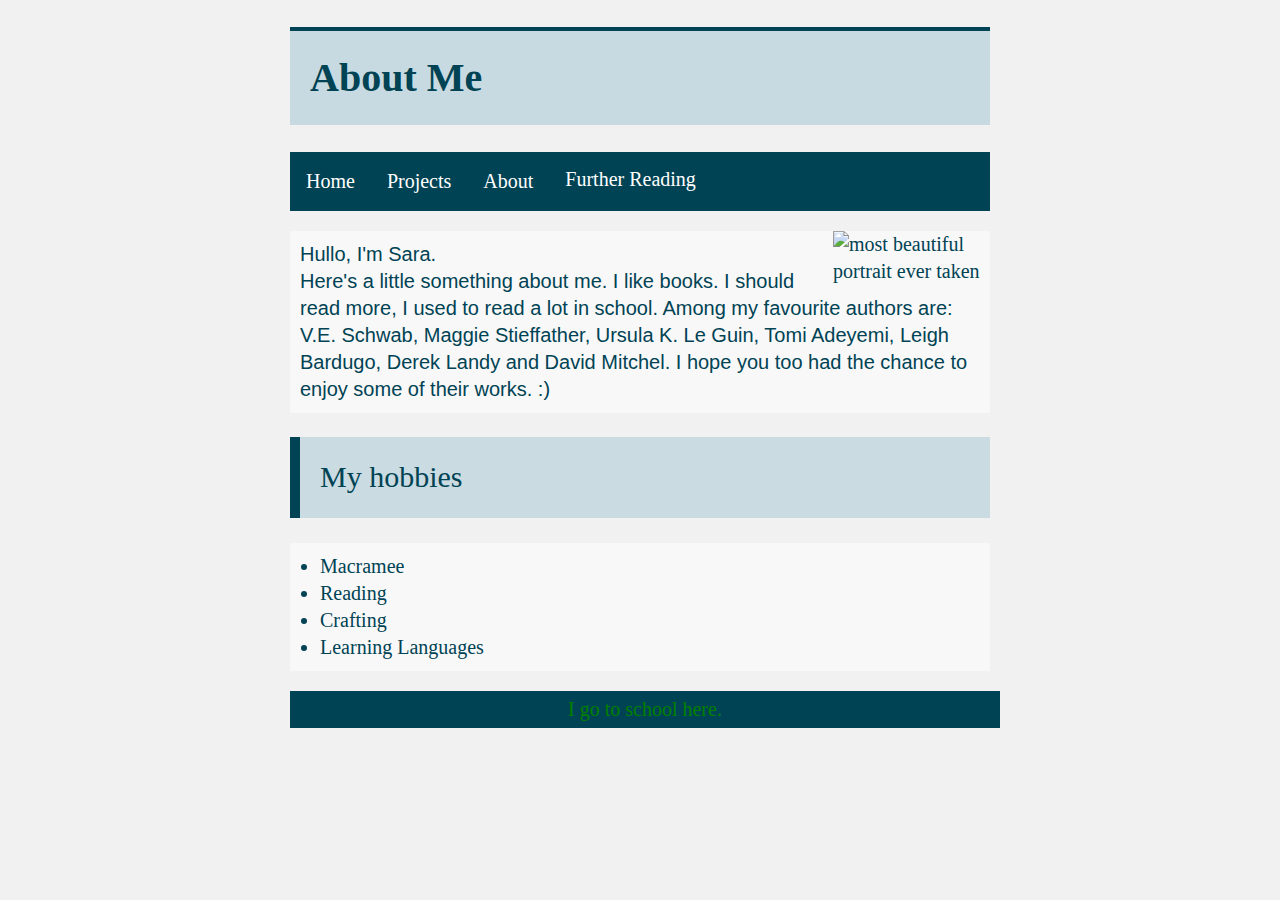
==== index.html @ bba76135 "Grundstruktur, irgendwo muss ich anfangen" ====
<!DOCTYPE html>
<html lang="en">
  <head>
    <title>Sara's Portfolio</title>
    <!-- <author>Sara</author> -->
    <meta charset="UTF-8" />
    <meta http-equiv="X-UA-Compatible" content="IE=edge" />
    <meta name="viewport" content="width=device-width, initial-scale=1.0" />
    <link rel="icon" href="/favicon.ico" type="image/x-icon" />
    <link rel="stylesheet" href="style.css" />
  </head>
  <body>
    <header>
      <h1>About Me</h1>
    </header>
    <nav>
      <div class="menu">
        <ul class="menu">
          <li class="menu"><a href="index.html">Home</a></li>
          <li class="menu"><a href="projects.html">Projects</a></li>
          <li class="menu"><a href="index.html">About</a></li>
          <div class="dropdown">
            <button class="dropbtn">
              <li class="menu">
                <a href="further_reading.html">Further Reading</a>
              </li>
            </button>
            <div class="dropdown-content">
              <a href="#furtherreading">Further Reading</a>
            </div>
          </div>
        </ul>
      </div>
    </nav>
    <main>
      <div class="portrait">
        <img
          class="portrait"
          src="OUTI6810.JPG"
          alt="most beautiful portrait ever taken"
          style="float: right; max-width: 157px; height: auto; margin-left: 10px"
        />
      </div>
      <p>
        Hullo, I'm Sara.<br />
        Here's a little something about me. I like books. I should read more, I
        used to read a lot in school. Among my favourite authors are: V.E.
        Schwab, Maggie Stieffather, Ursula K. Le Guin, Tomi Adeyemi, Leigh
        Bardugo, Derek Landy and David Mitchel. I hope you too had the chance to
        enjoy some of their works. :)
      </p>
      <h2>My hobbies</h2>
      <ul>
        <li>Macramee</li>
        <li>Reading</li>
        <li>Crafting</li>
        <li>Learning Languages</li>
      </ul>
    </main>
    <footer>
      <a href="https://imd.mediencampus.h-da.de/" target="_blank"
        >I go to school here.</a
      >
    </footer>
  </body>
</html>
---- style.css ----
body {
  background-image: url('https://images.unsplash.com/photo-1506744038136-46273834b3fb?ixlib=rb-1.2.1&ixid=MnwxMjA3fDB8MHxwaG90by1wYWdlfHx8fGVufDB8fHx8&auto=format&fit=crop&w=1170&q=80');
  background-repeat: no-repeat;
  background-size: cover;
  background-attachment: fixed;
  background-color: #f1f1f1;
  font-size: 20px;
  font-weight: 500; 
  color: #004354;
  max-width: 700px;
  margin-left: auto;
  margin-right: auto;  
  line-height: 1.35;
  text-align: left;
  padding-left: 10px;
  padding-right: 10px;
}

p {
 hyphens: auto;
 font-family: helvetica;
 background-color: #ffffff85;
 padding: 10px;
}

blockquote {
  hyphens: auto;
  text-align: justify;
  background-image: url('http://sfwallpaper.com/images/pastel-purple-wallpaper-5.jpg');
  background-repeat: no-repeat;
  background-size: 100%;
  padding: 10px;

}

h1 {
  color: #004354;
  background-color: #a3c5d385;
  font-weight: 800
  font-size: 6vw	
  border-bottom-style: solid;
  border-bottom-width: 0.1em;
  border-top-width: 0.1em;
  border-top-style: solid;
  border-top-color: #004354;
  border-bottom-color: #c000;
  padding: 20px;
  font-family: times new roman;
}

h2 {
  font-weight: 100;
  border-left: 10px solid #004354;
  border-color: ;
  padding: 20px;
  background-color: hsla(196, 35%, 73%, 0.493);
  font-family: times new roman;
}


h3 {
	color: purple;
	font-weight: 100;
	text-decoration: none;
}

h4 {
	color: rose;
	font-weight: 400;
	text-decoration: line-through;
}

h5 {
	color: emerald;
	font-weight: 500;
}

table {
	text-align: center;
	padding: 10px;
	border-width: 3px;
	margin-left: 15px;
	border-collapse: collapse;
}
th, td{
	border: 1px solid white;
	padding: 10px;
}
th{
	text-align: left;
}

a:link {
	color: green;
	text-decoration: none;
} <!-- doesn't work -->

a:visited {
	color: burgundy;
	text-decoration: line-through; <!-- doesn't work -->
}

a:hover {
	color: violet;
	text-decoration: underline;
}

a:active {
  color: cyan;
  background-color: transparent;
  text-decoration: underline;
}


img {	
  }

portrait {
  float: right; 
  width: 157px; 
  margin-left: 10px
  padding: 0px;
}

img.portrait {
  float: right; 
  width: 157px; 
  margin-left: 10px
  padding: 0px;
}

/*Menu!!*/

ul.menu {
  list-style-type: none;
  margin: 0;
  padding: 0;
  overflow: hidden;
  background-color: #004354;
}


li.menu{
  float: left;
}

li.menu a{
  display: block;
  color: white;
  text-align: center;
  padding: 16px;
  text-decoration: none;
}

li.menu a:hover {
  background-color: #111111;
}


/*Dropdown Menu!!*/

.dropbtn {
  background-color: #004354;
  color: white;
  padding: 0;
  font-size: 20px;
  border: none;
  font-family: times new roman;
}

/* The container <div> - needed to position the dropdown content */
.dropdown {
  position: absolute;
  display: inline-block;
}

/* Dropdown Content (Hidden by Default) */
.dropdown-content {
  display: none;
  position: relative;
  background-color: #f1f1f1;
  max-width: 100%;
  box-shadow: 0px 8px 16px 0px rgba(0,0,0,0.2);
  z-index: 1;
}

/* Links inside the dropdown */
.dropdown-content a {
  color: black;
  padding: 12px 16px;
  text-decoration: none;
  display: block;
}

/* Change color of dropdown links on hover */
.dropdown-content a:hover {background-color: #ddd;}

/* Show the dropdown menu on hover */
.dropdown:hover .dropdown-content {display: block;}

/* Change the background color of the dropdown button when the dropdown content is shown */
.dropdown:hover .dropbtn {background-color: #111111;}

ol.list {
 overflow: visible; 
}

ul {
 background-color: #ffffff85;
 padding-left: 30px;
 padding-top: 10px;
 padding-bottom: 10px;
}

footer {
  position: static;
  left: 0;
  bottom: 0;
  width: 100%;
  max-width: 700px;
  background-color: #004354;
  color: white;
  text-align: center;
  padding: 5px;
  margin-top: 10px;
}

.gallery {
  display: flex;
  flex-wrap: wrap;
} 

.gallery div{
  padding: 10px;
  background-color: #ffffff85;
  max-width: 700px;
  margin-top: 10px;
}

.gallery img{
  max-height: 250px;
}

.gallery p{
  text-align: center;
  font-size: 10px;
  background-color: none;
}

.box-1{
  flex: 1;
}

.box-2{
  flex: 1;
}
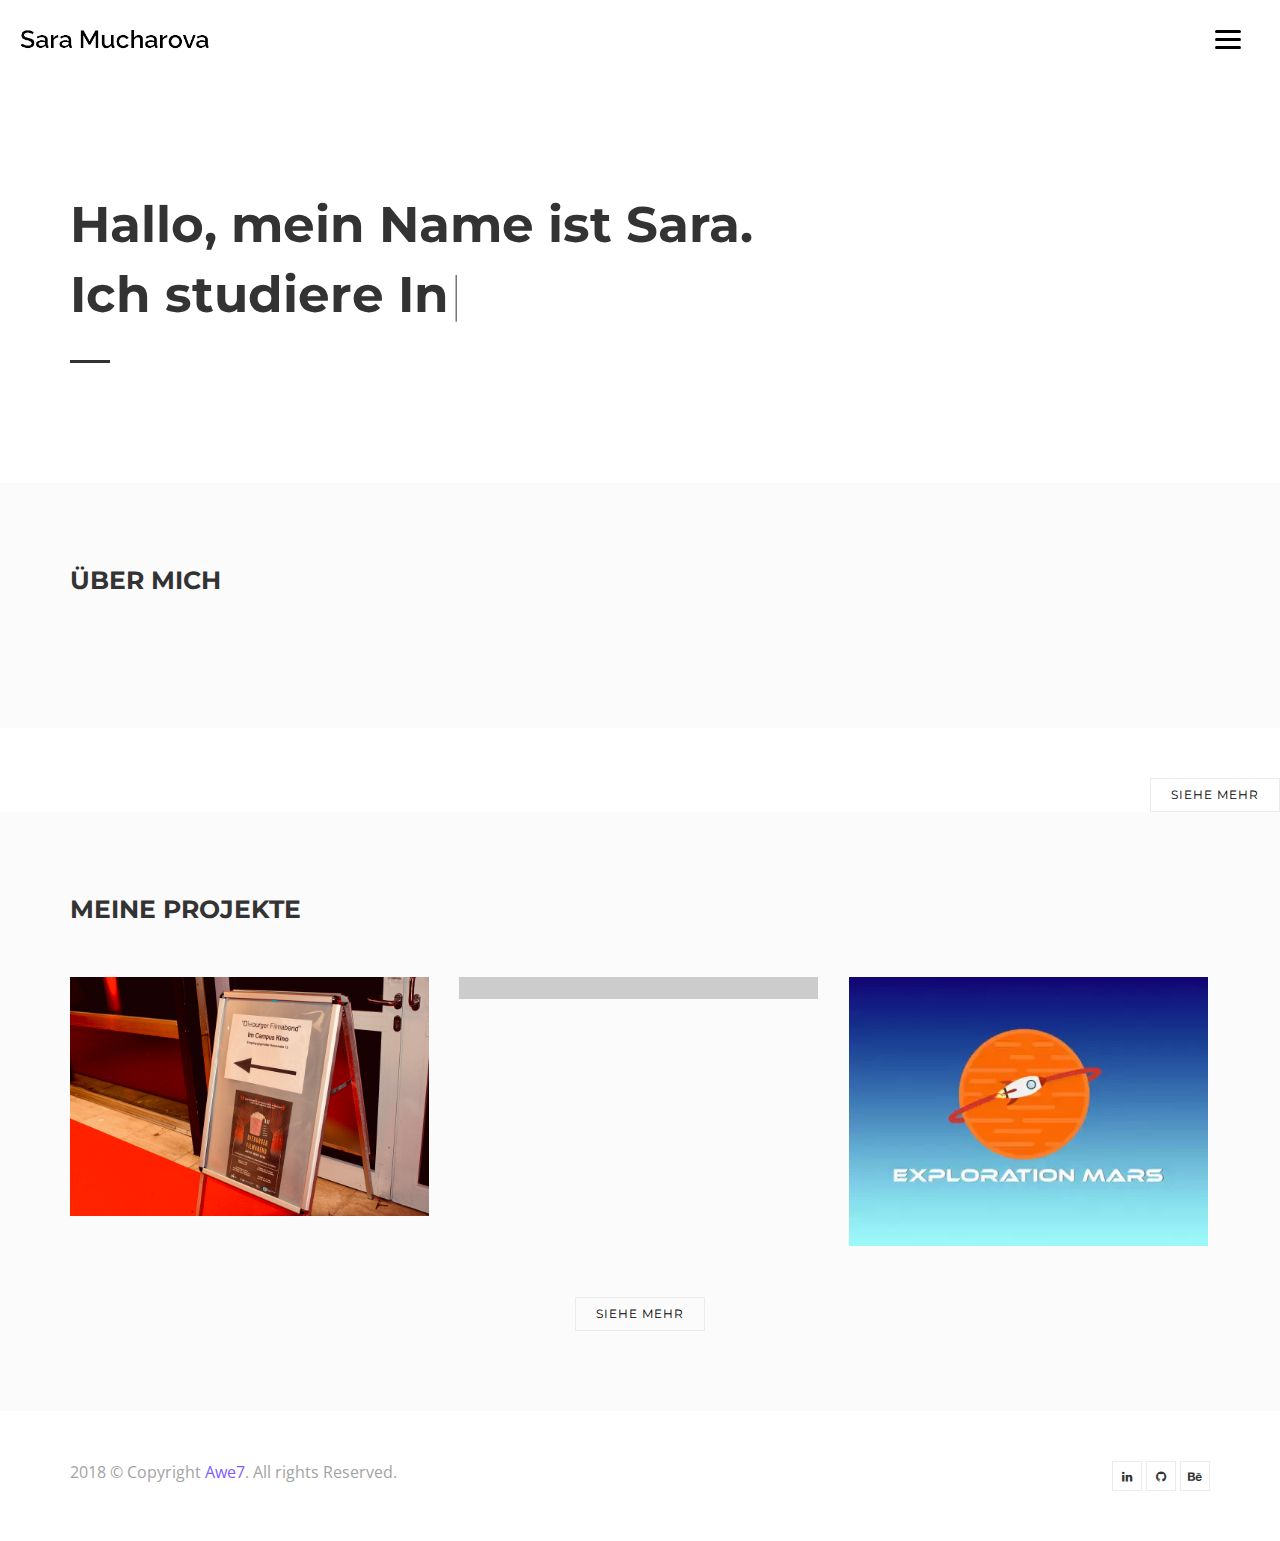
==== commit f9c16143: "upload existing code" ====
--- a/index.html
+++ b/index.html
@@ -1,66 +1,283 @@
 <!DOCTYPE html>
-<html lang="en">
-  <head>
-    <title>Sara's Portfolio</title>
-    <!-- <author>Sara</author> -->
-    <meta charset="UTF-8" />
-    <meta http-equiv="X-UA-Compatible" content="IE=edge" />
-    <meta name="viewport" content="width=device-width, initial-scale=1.0" />
-    <link rel="icon" href="/favicon.ico" type="image/x-icon" />
-    <link rel="stylesheet" href="style.css" />
-  </head>
-  <body>
-    <header>
-      <h1>About Me</h1>
-    </header>
-    <nav>
-      <div class="menu">
-        <ul class="menu">
-          <li class="menu"><a href="index.html">Home</a></li>
-          <li class="menu"><a href="projects.html">Projects</a></li>
-          <li class="menu"><a href="index.html">About</a></li>
-          <div class="dropdown">
-            <button class="dropbtn">
-              <li class="menu">
-                <a href="further_reading.html">Further Reading</a>
-              </li>
-            </button>
-            <div class="dropdown-content">
-              <a href="#furtherreading">Further Reading</a>
-            </div>
-          </div>
-        </ul>
-      </div>
-    </nav>
-    <main>
-      <div class="portrait">
-        <img
-          class="portrait"
-          src="OUTI6810.JPG"
-          alt="most beautiful portrait ever taken"
-          style="float: right; max-width: 157px; height: auto; margin-left: 10px"
-        />
-      </div>
-      <p>
-        Hullo, I'm Sara.<br />
-        Here's a little something about me. I like books. I should read more, I
-        used to read a lot in school. Among my favourite authors are: V.E.
-        Schwab, Maggie Stieffather, Ursula K. Le Guin, Tomi Adeyemi, Leigh
-        Bardugo, Derek Landy and David Mitchel. I hope you too had the chance to
-        enjoy some of their works. :)
-      </p>
-      <h2>My hobbies</h2>
-      <ul>
-        <li>Macramee</li>
-        <li>Reading</li>
-        <li>Crafting</li>
-        <li>Learning Languages</li>
-      </ul>
-    </main>
-    <footer>
-      <a href="https://imd.mediencampus.h-da.de/" target="_blank"
-        >I go to school here.</a
-      >
-    </footer>
-  </body>
-</html>
+<html>
+	<head>
+		<title>Home</title>
+		<meta charset="utf-8">
+		<meta name="viewport" content="width=device-width, initial-scale=1.0, maximum-scale=1.0, user-scalable=no">
+		<meta name="format-detection" content="telephone=no">
+		<meta name="apple-mobile-web-app-capable" content="yes">
+		<!-- Fonts-->
+		<link rel="stylesheet" type="text/css" href="assets/fonts/fontawesome/font-awesome.min.css">
+		<link rel="stylesheet" type="text/css" href="assets/fonts/pe-icon/pe-icon.css">
+		<!-- Vendors-->
+		<link rel="stylesheet" type="text/css" href="assets/vendors/bootstrap/grid.css">
+		<link rel="stylesheet" type="text/css" href="assets/vendors/magnific-popup/magnific-popup.min.css">
+		<link rel="stylesheet" type="text/css" href="assets/vendors/swiper/swiper.css">
+		<!-- App & fonts-->
+		<link rel="stylesheet" type="text/css" href="https://fonts.googleapis.com/css?family=Montserrat:300,400,500,600,700|Open+Sans:400,700">
+		<link rel="stylesheet" type="text/css" id="app-stylesheet" href="assets/css/main.css"><!--[if lt IE 9]>
+			<script src="https://oss.maxcdn.com/libs/html5shiv/3.7.0/html5shiv.js"></script>
+		<![endif]-->
+	</head>
+	
+	<body>
+		<div class="page-wrap" id="root">
+			
+			<!-- header -->
+			<header class="header header--fixed">
+				<div class="header__inner">
+					<div class="header__logo"><a href="index.html"><img src="assets/img/logo.png" alt="" style="width: 190px;"/></a></div>
+					<div class="navbar-toggle" id="fs-button">
+						<div class="navbar-icon"><span></span></div>
+					</div>
+				</div>
+				
+				<!-- fullscreenmenu__module -->
+				<div class="fullscreenmenu__module" trigger="#fs-button">
+					
+					<!-- overlay-menu -->
+					<nav class="overlay-menu">
+						
+						<!--  -->
+						<ul class="wil-menu-list">
+							<li class="current-menu-item"><a href="index.html">Home</a>
+							</li>
+							<li><a href="about.html">Über mich</a>
+							</li>
+<!-- 							<li><a href="work.html">Work</a>
+ -->							</li>
+<!-- 							<li><a href="blog.html">Blog</a>
+ -->							</li>
+							<li><a href="contact.html">Kontakt</a>
+							</li>
+						</ul><!--  -->
+						
+					</nav><!-- End / overlay-menu -->
+					
+				</div><!-- End / fullscreenmenu__module -->
+				
+			</header><!-- End / header -->
+
+						<!-- Content-->
+						<div class="wil-content">
+
+							<!-- Section -->
+					  	<section class="awe-section">
+							<div class="container">
+								
+								<!-- page-title -->
+								<div class="page-title">
+									<h2 class="page-title__title">Hallo, mein Name ist Sara.<br>Ich 
+										
+										<!-- typing__module -->
+										<div class="typing__module">
+											<div class="typed-strings"><span>studiere Interaktionsdesign</span><span>bin UX-Designerin</span><span>bin ein Bücherwurm 📖</span>
+											</div><span class="typed"></span>
+										</div><!-- End / typing__module -->
+										
+									</h2>
+									<p class="page-title__text"></p>
+									<div class="page-title__divider"></div>
+								</div><!-- End / page-title -->
+								
+								</div>
+						  	</section>
+								<!-- End / Section -->
+							
+							<!-- Section -->
+							<section class="awe-section bg-gray">
+								<div class="container">
+									<div class="row">
+										<div class="col-lg-6 ">
+											
+											<!-- title -->
+											<div class="title">
+												<h2 class="title__title">Über mich</h2>
+											</div><!-- End / title -->
+											
+										</div>
+									</div>
+
+									<div class="grid-item">
+										<div class="grid-item__inner">
+											<div class="grid-item__content-wrapper">
+								
+											</div>
+										</div>
+									</div>
+								</div>
+							</div>
+							<div class="awe-text-right mt-50">
+								<a class="md-btn md-btn--outline-primary" href="about.html">siehe mehr
+								</a>
+							</div>
+						</div>
+					</section>		
+							 <!-- End / Section -->
+							
+							<!-- Section -->
+				<section class="awe-section bg-gray">
+					<div class="container">
+						<div class="row">
+							<div class="col-lg-6 ">
+								
+								<!-- title -->
+								<div class="title">
+									<h2 class="title__title">Meine Projekte</h2>
+								</div><!-- End / title -->
+								
+							</div>
+						</div>
+						<div class="grid-css grid-css--masonry" data-col-lg="3" data-col-md="2" data-col-sm="2" data-col-xs="1" data-gap="30">
+							<div class="grid__inner">
+								<div class="grid-sizer"></div>
+								<div class="grid-item">
+									<div class="grid-item__inner">
+										<div class="grid-item__content-wrapper">
+											
+											<!-- work -->
+											<div class="work"><a href="dieburgerfilmabend.html">
+													
+													<!-- hoverbox ef-slide-bottom -->
+													<div class="hoverbox ef-slide-bottom light">
+														
+														<!-- hb_front -->
+														<div class="hb_front"><img src="assets/img/preview/dieburger_filmabend.JPG" alt=""/>
+														</div><!-- End / hb_front -->
+														
+														
+														<!-- hb_back -->
+														<div class="hb_back">
+															<h2 class="work__title">Dieburger Filmabend</h2><span class="work__text">Siehe Details</span>
+														</div><!-- End / hb_back -->
+														
+													</div><!-- End / hoverbox ef-slide-bottom -->
+													</a>
+											</div><!-- End / work -->
+											
+										</div>
+									</div>
+								</div>
+								<div class="grid-item">
+									<div class="grid-item__inner">
+										<div class="grid-item__content-wrapper">
+											
+											<!-- work -->
+											<div class="work"><a href="textshield.html">
+													
+													<!-- hoverbox ef-move-top -->
+													<div class="hoverbox ef-move-top light">
+														
+														<!-- hb_front -->
+														<div class="hb_front"><img src="assets/img/preview/textshield.jpg" alt=""/>
+														</div><!-- End / hb_front -->
+														
+														
+														<!-- hb_back -->
+														<div class="hb_back">
+															<h2 class="work__title">Text Shield</h2><span class="work__text">Siehe Details</span>
+														</div><!-- End / hb_back -->
+														
+													</div><!-- End / hoverbox ef-move-top -->
+													</a>
+											</div><!-- End / work -->
+											
+										</div>
+									</div>
+								</div>
+								<div class="grid-item">
+									<div class="grid-item__inner">
+										<div class="grid-item__content-wrapper">
+											
+											<!-- work -->
+											<div class="work"><a href="explorationmars.html">
+													
+													<!-- hoverbox ef-slide-right -->
+													<div class="hoverbox ef-slide-right light">
+														
+														<!-- hb_front -->
+														<div class="hb_front"><img src="assets/img/preview/SimpleStart-460x345.webp" alt=""/>
+														</div><!-- End / hb_front -->
+														
+														
+														<!-- hb_back -->
+														<div class="hb_back">
+															<h2 class="work__title">Exploration Mars</h2><span class="work__text">Siehe Details</span>
+														</div><!-- End / hb_back -->
+														
+													</div><!-- End / hoverbox ef-slide-right -->
+													</a>
+											</div><!-- End / work -->
+											
+										</div>
+									</div>
+								</div>
+								<div class="grid-item">
+									<div class="grid-item__inner">
+										<div class="grid-item__content-wrapper">
+							
+										</div>
+									</div>
+								</div>
+							</div>
+						</div>
+						<div class="awe-text-center mt-50">
+							<a class="md-btn md-btn--outline-primary" href="portfolio.html">siehe mehr
+							</a>
+						</div>
+					</div>
+				</section>
+				<!-- End / Section -->
+				
+			</div>
+			<!-- End / Content-->
+							
+						</div>
+						<!-- End / Content-->
+			
+			<!-- footer -->
+			<div class="footer">
+				<div class="container">
+					<div class="row">
+						<div class="col-md-6 col-lg-6 ">
+							<p class="footer__coppy">2018 &copy; Copyright <a href="http://awe7.com/">Awe7</a>. All rights Reserved.</p>
+						</div>
+						<div class="col-md-6 col-lg-6 ">
+							<div class="footer__social">
+								
+								<!-- social-icon -->
+								<a class="social-icon" target="_blank" href="https://www.linkedin.com/in/sara-mucharova-93591531a/"><i class="social-icon__icon fa fa-linkedin"></i>
+								</a><!-- End / social-icon -->
+							
+								<!-- social-icon -->
+								<a class="social-icon" target="_blank" href="https://github.com/saramu2022"><i class="social-icon__icon fa fa-github"></i>
+								</a><!-- End / social-icon -->
+								
+								<!-- social-icon -->
+								<a class="social-icon" target="_blank" href="#"><i class="social-icon__icon fa fa-behance"></i>
+								</a><!-- End / social-icon -->
+
+							</div>
+						</div>
+					</div>
+				</div>
+			</div><!-- End / footer -->
+			
+		</div>
+		<!-- Vendors-->
+		<script type="text/javascript" src="assets/vendors/jquery/jquery.min.js"></script>
+		<script type="text/javascript" src="assets/vendors/imagesloaded/imagesloaded.pkgd.js"></script>
+		<script type="text/javascript" src="assets/vendors/isotope-layout/isotope.pkgd.js"></script>
+		<script type="text/javascript" src="assets/vendors/jquery-one-page/jquery.nav.min.js"></script>
+		<script type="text/javascript" src="assets/vendors/jquery.easing/jquery.easing.min.js"></script>
+		<script type="text/javascript" src="assets/vendors/jquery.matchHeight/jquery.matchHeight.min.js"></script>
+		<script type="text/javascript" src="assets/vendors/magnific-popup/jquery.magnific-popup.min.js"></script>
+		<script type="text/javascript" src="assets/vendors/masonry-layout/masonry.pkgd.js"></script>
+		<script type="text/javascript" src="assets/vendors/jquery.waypoints/jquery.waypoints.min.js"></script>
+		<script type="text/javascript" src="assets/vendors/swiper/swiper.jquery.js"></script>
+		<script type="text/javascript" src="assets/vendors/menu/menu.js"></script>
+		<script type="text/javascript" src="assets/vendors/typed/typed.min.js"></script>
+		<!-- App-->
+		<script type="text/javascript" src="assets/js/main.js"></script>
+	</body>
+</html>--- a/assets/fonts/pe-icon/pe-icon.css
+++ b/assets/fonts/pe-icon/pe-icon.css
@@ -0,0 +1,631 @@
+@font-face {
+	font-family: 'Pe-icon-7-stroke';
+	src:url('fonts/Pe-icon-7-stroke.eot?d7yf1v');
+	src:url('fonts/Pe-icon-7-stroke.eot?#iefixd7yf1v') format('embedded-opentype'),
+		url('fonts/Pe-icon-7-stroke.woff?d7yf1v') format('woff'),
+		url('fonts/Pe-icon-7-stroke.ttf?d7yf1v') format('truetype'),
+		url('fonts/Pe-icon-7-stroke.svg?d7yf1v#Pe-icon-7-stroke') format('svg');
+	font-weight: normal;
+	font-style: normal;
+}
+
+[class^="pe-7s-"], [class*=" pe-7s-"] {
+	font-family: 'Pe-icon-7-stroke';
+	speak: none;
+	font-style: normal;
+	font-weight: normal;
+	font-variant: normal;
+	text-transform: none;
+	line-height: 1;
+
+	/* Better Font Rendering =========== */
+	-webkit-font-smoothing: antialiased;
+	-moz-osx-font-smoothing: grayscale;
+}
+
+.pe-7s-album:before {
+	content: "\e6aa";
+}
+.pe-7s-arc:before {
+	content: "\e6ab";
+}
+.pe-7s-back-2:before {
+	content: "\e6ac";
+}
+.pe-7s-bandaid:before {
+	content: "\e6ad";
+}
+.pe-7s-car:before {
+	content: "\e6ae";
+}
+.pe-7s-diamond:before {
+	content: "\e6af";
+}
+.pe-7s-door-lock:before {
+	content: "\e6b0";
+}
+.pe-7s-eyedropper:before {
+	content: "\e6b1";
+}
+.pe-7s-female:before {
+	content: "\e6b2";
+}
+.pe-7s-gym:before {
+	content: "\e6b3";
+}
+.pe-7s-hammer:before {
+	content: "\e6b4";
+}
+.pe-7s-headphones:before {
+	content: "\e6b5";
+}
+.pe-7s-helm:before {
+	content: "\e6b6";
+}
+.pe-7s-hourglass:before {
+	content: "\e6b7";
+}
+.pe-7s-leaf:before {
+	content: "\e6b8";
+}
+.pe-7s-magic-wand:before {
+	content: "\e6b9";
+}
+.pe-7s-male:before {
+	content: "\e6ba";
+}
+.pe-7s-map-2:before {
+	content: "\e6bb";
+}
+.pe-7s-next-2:before {
+	content: "\e6bc";
+}
+.pe-7s-paint-bucket:before {
+	content: "\e6bd";
+}
+.pe-7s-pendrive:before {
+	content: "\e6be";
+}
+.pe-7s-photo:before {
+	content: "\e6bf";
+}
+.pe-7s-piggy:before {
+	content: "\e6c0";
+}
+.pe-7s-plugin:before {
+	content: "\e6c1";
+}
+.pe-7s-refresh-2:before {
+	content: "\e6c2";
+}
+.pe-7s-rocket:before {
+	content: "\e6c3";
+}
+.pe-7s-settings:before {
+	content: "\e6c4";
+}
+.pe-7s-shield:before {
+	content: "\e6c5";
+}
+.pe-7s-smile:before {
+	content: "\e6c6";
+}
+.pe-7s-usb:before {
+	content: "\e6c7";
+}
+.pe-7s-vector:before {
+	content: "\e6c8";
+}
+.pe-7s-wine:before {
+	content: "\e6c9";
+}
+.pe-7s-cloud-upload:before {
+	content: "\e68a";
+}
+.pe-7s-cash:before {
+	content: "\e68c";
+}
+.pe-7s-close:before {
+	content: "\e680";
+}
+.pe-7s-bluetooth:before {
+	content: "\e68d";
+}
+.pe-7s-cloud-download:before {
+	content: "\e68b";
+}
+.pe-7s-way:before {
+	content: "\e68e";
+}
+.pe-7s-close-circle:before {
+	content: "\e681";
+}
+.pe-7s-id:before {
+	content: "\e68f";
+}
+.pe-7s-angle-up:before {
+	content: "\e682";
+}
+.pe-7s-wristwatch:before {
+	content: "\e690";
+}
+.pe-7s-angle-up-circle:before {
+	content: "\e683";
+}
+.pe-7s-world:before {
+	content: "\e691";
+}
+.pe-7s-angle-right:before {
+	content: "\e684";
+}
+.pe-7s-volume:before {
+	content: "\e692";
+}
+.pe-7s-angle-right-circle:before {
+	content: "\e685";
+}
+.pe-7s-users:before {
+	content: "\e693";
+}
+.pe-7s-angle-left:before {
+	content: "\e686";
+}
+.pe-7s-user-female:before {
+	content: "\e694";
+}
+.pe-7s-angle-left-circle:before {
+	content: "\e687";
+}
+.pe-7s-up-arrow:before {
+	content: "\e695";
+}
+.pe-7s-angle-down:before {
+	content: "\e688";
+}
+.pe-7s-switch:before {
+	content: "\e696";
+}
+.pe-7s-angle-down-circle:before {
+	content: "\e689";
+}
+.pe-7s-scissors:before {
+	content: "\e697";
+}
+.pe-7s-wallet:before {
+	content: "\e600";
+}
+.pe-7s-safe:before {
+	content: "\e698";
+}
+.pe-7s-volume2:before {
+	content: "\e601";
+}
+.pe-7s-volume1:before {
+	content: "\e602";
+}
+.pe-7s-voicemail:before {
+	content: "\e603";
+}
+.pe-7s-video:before {
+	content: "\e604";
+}
+.pe-7s-user:before {
+	content: "\e605";
+}
+.pe-7s-upload:before {
+	content: "\e606";
+}
+.pe-7s-unlock:before {
+	content: "\e607";
+}
+.pe-7s-umbrella:before {
+	content: "\e608";
+}
+.pe-7s-trash:before {
+	content: "\e609";
+}
+.pe-7s-tools:before {
+	content: "\e60a";
+}
+.pe-7s-timer:before {
+	content: "\e60b";
+}
+.pe-7s-ticket:before {
+	content: "\e60c";
+}
+.pe-7s-target:before {
+	content: "\e60d";
+}
+.pe-7s-sun:before {
+	content: "\e60e";
+}
+.pe-7s-study:before {
+	content: "\e60f";
+}
+.pe-7s-stopwatch:before {
+	content: "\e610";
+}
+.pe-7s-star:before {
+	content: "\e611";
+}
+.pe-7s-speaker:before {
+	content: "\e612";
+}
+.pe-7s-signal:before {
+	content: "\e613";
+}
+.pe-7s-shuffle:before {
+	content: "\e614";
+}
+.pe-7s-shopbag:before {
+	content: "\e615";
+}
+.pe-7s-share:before {
+	content: "\e616";
+}
+.pe-7s-server:before {
+	content: "\e617";
+}
+.pe-7s-search:before {
+	content: "\e618";
+}
+.pe-7s-film:before {
+	content: "\e6a5";
+}
+.pe-7s-science:before {
+	content: "\e619";
+}
+.pe-7s-disk:before {
+	content: "\e6a6";
+}
+.pe-7s-ribbon:before {
+	content: "\e61a";
+}
+.pe-7s-repeat:before {
+	content: "\e61b";
+}
+.pe-7s-refresh:before {
+	content: "\e61c";
+}
+.pe-7s-add-user:before {
+	content: "\e6a9";
+}
+.pe-7s-refresh-cloud:before {
+	content: "\e61d";
+}
+.pe-7s-paperclip:before {
+	content: "\e69c";
+}
+.pe-7s-radio:before {
+	content: "\e61e";
+}
+.pe-7s-note2:before {
+	content: "\e69d";
+}
+.pe-7s-print:before {
+	content: "\e61f";
+}
+.pe-7s-network:before {
+	content: "\e69e";
+}
+.pe-7s-prev:before {
+	content: "\e620";
+}
+.pe-7s-mute:before {
+	content: "\e69f";
+}
+.pe-7s-power:before {
+	content: "\e621";
+}
+.pe-7s-medal:before {
+	content: "\e6a0";
+}
+.pe-7s-portfolio:before {
+	content: "\e622";
+}
+.pe-7s-like2:before {
+	content: "\e6a1";
+}
+.pe-7s-plus:before {
+	content: "\e623";
+}
+.pe-7s-left-arrow:before {
+	content: "\e6a2";
+}
+.pe-7s-play:before {
+	content: "\e624";
+}
+.pe-7s-key:before {
+	content: "\e6a3";
+}
+.pe-7s-plane:before {
+	content: "\e625";
+}
+.pe-7s-joy:before {
+	content: "\e6a4";
+}
+.pe-7s-photo-gallery:before {
+	content: "\e626";
+}
+.pe-7s-pin:before {
+	content: "\e69b";
+}
+.pe-7s-phone:before {
+	content: "\e627";
+}
+.pe-7s-plug:before {
+	content: "\e69a";
+}
+.pe-7s-pen:before {
+	content: "\e628";
+}
+.pe-7s-right-arrow:before {
+	content: "\e699";
+}
+.pe-7s-paper-plane:before {
+	content: "\e629";
+}
+.pe-7s-delete-user:before {
+	content: "\e6a7";
+}
+.pe-7s-paint:before {
+	content: "\e62a";
+}
+.pe-7s-bottom-arrow:before {
+	content: "\e6a8";
+}
+.pe-7s-notebook:before {
+	content: "\e62b";
+}
+.pe-7s-note:before {
+	content: "\e62c";
+}
+.pe-7s-next:before {
+	content: "\e62d";
+}
+.pe-7s-news-paper:before {
+	content: "\e62e";
+}
+.pe-7s-musiclist:before {
+	content: "\e62f";
+}
+.pe-7s-music:before {
+	content: "\e630";
+}
+.pe-7s-mouse:before {
+	content: "\e631";
+}
+.pe-7s-more:before {
+	content: "\e632";
+}
+.pe-7s-moon:before {
+	content: "\e633";
+}
+.pe-7s-monitor:before {
+	content: "\e634";
+}
+.pe-7s-micro:before {
+	content: "\e635";
+}
+.pe-7s-menu:before {
+	content: "\e636";
+}
+.pe-7s-map:before {
+	content: "\e637";
+}
+.pe-7s-map-marker:before {
+	content: "\e638";
+}
+.pe-7s-mail:before {
+	content: "\e639";
+}
+.pe-7s-mail-open:before {
+	content: "\e63a";
+}
+.pe-7s-mail-open-file:before {
+	content: "\e63b";
+}
+.pe-7s-magnet:before {
+	content: "\e63c";
+}
+.pe-7s-loop:before {
+	content: "\e63d";
+}
+.pe-7s-look:before {
+	content: "\e63e";
+}
+.pe-7s-lock:before {
+	content: "\e63f";
+}
+.pe-7s-lintern:before {
+	content: "\e640";
+}
+.pe-7s-link:before {
+	content: "\e641";
+}
+.pe-7s-like:before {
+	content: "\e642";
+}
+.pe-7s-light:before {
+	content: "\e643";
+}
+.pe-7s-less:before {
+	content: "\e644";
+}
+.pe-7s-keypad:before {
+	content: "\e645";
+}
+.pe-7s-junk:before {
+	content: "\e646";
+}
+.pe-7s-info:before {
+	content: "\e647";
+}
+.pe-7s-home:before {
+	content: "\e648";
+}
+.pe-7s-help2:before {
+	content: "\e649";
+}
+.pe-7s-help1:before {
+	content: "\e64a";
+}
+.pe-7s-graph3:before {
+	content: "\e64b";
+}
+.pe-7s-graph2:before {
+	content: "\e64c";
+}
+.pe-7s-graph1:before {
+	content: "\e64d";
+}
+.pe-7s-graph:before {
+	content: "\e64e";
+}
+.pe-7s-global:before {
+	content: "\e64f";
+}
+.pe-7s-gleam:before {
+	content: "\e650";
+}
+.pe-7s-glasses:before {
+	content: "\e651";
+}
+.pe-7s-gift:before {
+	content: "\e652";
+}
+.pe-7s-folder:before {
+	content: "\e653";
+}
+.pe-7s-flag:before {
+	content: "\e654";
+}
+.pe-7s-filter:before {
+	content: "\e655";
+}
+.pe-7s-file:before {
+	content: "\e656";
+}
+.pe-7s-expand1:before {
+	content: "\e657";
+}
+.pe-7s-exapnd2:before {
+	content: "\e658";
+}
+.pe-7s-edit:before {
+	content: "\e659";
+}
+.pe-7s-drop:before {
+	content: "\e65a";
+}
+.pe-7s-drawer:before {
+	content: "\e65b";
+}
+.pe-7s-download:before {
+	content: "\e65c";
+}
+.pe-7s-display2:before {
+	content: "\e65d";
+}
+.pe-7s-display1:before {
+	content: "\e65e";
+}
+.pe-7s-diskette:before {
+	content: "\e65f";
+}
+.pe-7s-date:before {
+	content: "\e660";
+}
+.pe-7s-cup:before {
+	content: "\e661";
+}
+.pe-7s-culture:before {
+	content: "\e662";
+}
+.pe-7s-crop:before {
+	content: "\e663";
+}
+.pe-7s-credit:before {
+	content: "\e664";
+}
+.pe-7s-copy-file:before {
+	content: "\e665";
+}
+.pe-7s-config:before {
+	content: "\e666";
+}
+.pe-7s-compass:before {
+	content: "\e667";
+}
+.pe-7s-comment:before {
+	content: "\e668";
+}
+.pe-7s-coffee:before {
+	content: "\e669";
+}
+.pe-7s-cloud:before {
+	content: "\e66a";
+}
+.pe-7s-clock:before {
+	content: "\e66b";
+}
+.pe-7s-check:before {
+	content: "\e66c";
+}
+.pe-7s-chat:before {
+	content: "\e66d";
+}
+.pe-7s-cart:before {
+	content: "\e66e";
+}
+.pe-7s-camera:before {
+	content: "\e66f";
+}
+.pe-7s-call:before {
+	content: "\e670";
+}
+.pe-7s-calculator:before {
+	content: "\e671";
+}
+.pe-7s-browser:before {
+	content: "\e672";
+}
+.pe-7s-box2:before {
+	content: "\e673";
+}
+.pe-7s-box1:before {
+	content: "\e674";
+}
+.pe-7s-bookmarks:before {
+	content: "\e675";
+}
+.pe-7s-bicycle:before {
+	content: "\e676";
+}
+.pe-7s-bell:before {
+	content: "\e677";
+}
+.pe-7s-battery:before {
+	content: "\e678";
+}
+.pe-7s-ball:before {
+	content: "\e679";
+}
+.pe-7s-back:before {
+	content: "\e67a";
+}
+.pe-7s-attention:before {
+	content: "\e67b";
+}
+.pe-7s-anchor:before {
+	content: "\e67c";
+}
+.pe-7s-albums:before {
+	content: "\e67d";
+}
+.pe-7s-alarm:before {
+	content: "\e67e";
+}
+.pe-7s-airplay:before {
+	content: "\e67f";
+}
--- a/assets/vendors/bootstrap/grid.css
+++ b/assets/vendors/bootstrap/grid.css
@@ -0,0 +1,8 @@
+/*!
+ * Bootstrap v3.3.7 (http://getbootstrap.com)
+ * Copyright 2011-2016 Twitter, Inc.
+ * Licensed under MIT (https://github.com/twbs/bootstrap/blob/master/LICENSE)
+ */
+html{font-family:sans-serif;-ms-text-size-adjust:100%;-webkit-text-size-adjust:100%}body{margin:0}article,aside,details,figcaption,figure,footer,header,hgroup,main,menu,nav,section,summary{display:block}audio,canvas,progress,video{display:inline-block;vertical-align:baseline}audio:not([controls]){display:none;height:0}[hidden],template{display:none}a{background-color:transparent}a:active,a:hover{outline:0}abbr[title]{border-bottom:1px dotted}b,strong{font-weight:bold}dfn{font-style:italic}h1{font-size:2em;margin:0.67em 0}mark{background:#ff0;color:#000}small{font-size:80%}sub,sup{font-size:75%;line-height:0;position:relative;vertical-align:baseline}sup{top:-0.5em}sub{bottom:-0.25em}img{border:0}svg:not(:root){overflow:hidden}figure{margin:1em 40px}hr{-webkit-box-sizing:content-box;-moz-box-sizing:content-box;box-sizing:content-box;height:0}pre{overflow:auto}code,kbd,pre,samp{font-family:monospace, monospace;font-size:1em}button,input,optgroup,select,textarea{color:inherit;font:inherit;margin:0}button{overflow:visible}button,select{text-transform:none}button,html input[type="button"],input[type="reset"],input[type="submit"]{-webkit-appearance:button;cursor:pointer}button[disabled],html input[disabled]{cursor:default}button::-moz-focus-inner,input::-moz-focus-inner{border:0;padding:0}input{line-height:normal}input[type="checkbox"],input[type="radio"]{-webkit-box-sizing:border-box;-moz-box-sizing:border-box;box-sizing:border-box;padding:0}input[type="number"]::-webkit-inner-spin-button,input[type="number"]::-webkit-outer-spin-button{height:auto}input[type="search"]{-webkit-appearance:textfield;-webkit-box-sizing:content-box;-moz-box-sizing:content-box;box-sizing:content-box}input[type="search"]::-webkit-search-cancel-button,input[type="search"]::-webkit-search-decoration{-webkit-appearance:none}fieldset{border:1px solid #c0c0c0;margin:0 2px;padding:0.35em 0.625em 0.75em}legend{border:0;padding:0}textarea{overflow:auto}optgroup{font-weight:bold}table{border-collapse:collapse;border-spacing:0}td,th{padding:0}*{-webkit-box-sizing:border-box;-moz-box-sizing:border-box;box-sizing:border-box}*:before,*:after{-webkit-box-sizing:border-box;-moz-box-sizing:border-box;box-sizing:border-box}html{font-size:10px;-webkit-tap-highlight-color:rgba(0,0,0,0)}body{font-family:"Helvetica Neue",Helvetica,Arial,sans-serif;font-size:14px;line-height:1.42857143;color:#333;background-color:#fff}input,button,select,textarea{font-family:inherit;font-size:inherit;line-height:inherit}a{color:#337ab7;text-decoration:none}a:hover,a:focus{color:#23527c;text-decoration:underline}a:focus{outline:5px auto -webkit-focus-ring-color;outline-offset:-2px}figure{margin:0}img{vertical-align:middle}.img-responsive{display:block;max-width:100%;height:auto}.img-rounded{border-radius:6px}.img-thumbnail{padding:4px;line-height:1.42857143;background-color:#fff;border:1px solid #ddd;border-radius:4px;-webkit-transition:all .2s ease-in-out;-o-transition:all .2s ease-in-out;transition:all .2s ease-in-out;display:inline-block;max-width:100%;height:auto}.img-circle{border-radius:50%}hr{margin-top:20px;margin-bottom:20px;border:0;border-top:1px solid #eee}.sr-only{position:absolute;width:1px;height:1px;margin:-1px;padding:0;overflow:hidden;clip:rect(0, 0, 0, 0);border:0}.sr-only-focusable:active,.sr-only-focusable:focus{position:static;width:auto;height:auto;margin:0;overflow:visible;clip:auto}[role="button"]{cursor:pointer}.container{margin-right:auto;margin-left:auto;padding-left:15px;padding-right:15px}@media (min-width:768px){.container{width:750px}}@media (min-width:992px){.container{width:970px}}@media (min-width:1200px){.container{width:1170px}}.container-fluid{margin-right:auto;margin-left:auto;padding-left:15px;padding-right:15px}.row{margin-left:-15px;margin-right:-15px}.col-xs-1, .col-sm-1, .col-md-1, .col-lg-1, .col-xs-2, .col-sm-2, .col-md-2, .col-lg-2, .col-xs-3, .col-sm-3, .col-md-3, .col-lg-3, .col-xs-4, .col-sm-4, .col-md-4, .col-lg-4, .col-xs-5, .col-sm-5, .col-md-5, .col-lg-5, .col-xs-6, .col-sm-6, .col-md-6, .col-lg-6, .col-xs-7, .col-sm-7, .col-md-7, .col-lg-7, .col-xs-8, .col-sm-8, .col-md-8, .col-lg-8, .col-xs-9, .col-sm-9, .col-md-9, .col-lg-9, .col-xs-10, .col-sm-10, .col-md-10, .col-lg-10, .col-xs-11, .col-sm-11, .col-md-11, .col-lg-11, .col-xs-12, .col-sm-12, .col-md-12, .col-lg-12{position:relative;min-height:1px;padding-left:15px;padding-right:15px}.col-xs-1, .col-xs-2, .col-xs-3, .col-xs-4, .col-xs-5, .col-xs-6, .col-xs-7, .col-xs-8, .col-xs-9, .col-xs-10, .col-xs-11, .col-xs-12{float:left}.col-xs-12{width:100%}.col-xs-11{width:91.66666667%}.col-xs-10{width:83.33333333%}.col-xs-9{width:75%}.col-xs-8{width:66.66666667%}.col-xs-7{width:58.33333333%}.col-xs-6{width:50%}.col-xs-5{width:41.66666667%}.col-xs-4{width:33.33333333%}.col-xs-3{width:25%}.col-xs-2{width:16.66666667%}.col-xs-1{width:8.33333333%}.col-xs-pull-12{right:100%}.col-xs-pull-11{right:91.66666667%}.col-xs-pull-10{right:83.33333333%}.col-xs-pull-9{right:75%}.col-xs-pull-8{right:66.66666667%}.col-xs-pull-7{right:58.33333333%}.col-xs-pull-6{right:50%}.col-xs-pull-5{right:41.66666667%}.col-xs-pull-4{right:33.33333333%}.col-xs-pull-3{right:25%}.col-xs-pull-2{right:16.66666667%}.col-xs-pull-1{right:8.33333333%}.col-xs-pull-0{right:auto}.col-xs-push-12{left:100%}.col-xs-push-11{left:91.66666667%}.col-xs-push-10{left:83.33333333%}.col-xs-push-9{left:75%}.col-xs-push-8{left:66.66666667%}.col-xs-push-7{left:58.33333333%}.col-xs-push-6{left:50%}.col-xs-push-5{left:41.66666667%}.col-xs-push-4{left:33.33333333%}.col-xs-push-3{left:25%}.col-xs-push-2{left:16.66666667%}.col-xs-push-1{left:8.33333333%}.col-xs-push-0{left:auto}.col-xs-offset-12{margin-left:100%}.col-xs-offset-11{margin-left:91.66666667%}.col-xs-offset-10{margin-left:83.33333333%}.col-xs-offset-9{margin-left:75%}.col-xs-offset-8{margin-left:66.66666667%}.col-xs-offset-7{margin-left:58.33333333%}.col-xs-offset-6{margin-left:50%}.col-xs-offset-5{margin-left:41.66666667%}.col-xs-offset-4{margin-left:33.33333333%}.col-xs-offset-3{margin-left:25%}.col-xs-offset-2{margin-left:16.66666667%}.col-xs-offset-1{margin-left:8.33333333%}.col-xs-offset-0{margin-left:0}@media (min-width:768px){.col-sm-1, .col-sm-2, .col-sm-3, .col-sm-4, .col-sm-5, .col-sm-6, .col-sm-7, .col-sm-8, .col-sm-9, .col-sm-10, .col-sm-11, .col-sm-12{float:left}.col-sm-12{width:100%}.col-sm-11{width:91.66666667%}.col-sm-10{width:83.33333333%}.col-sm-9{width:75%}.col-sm-8{width:66.66666667%}.col-sm-7{width:58.33333333%}.col-sm-6{width:50%}.col-sm-5{width:41.66666667%}.col-sm-4{width:33.33333333%}.col-sm-3{width:25%}.col-sm-2{width:16.66666667%}.col-sm-1{width:8.33333333%}.col-sm-pull-12{right:100%}.col-sm-pull-11{right:91.66666667%}.col-sm-pull-10{right:83.33333333%}.col-sm-pull-9{right:75%}.col-sm-pull-8{right:66.66666667%}.col-sm-pull-7{right:58.33333333%}.col-sm-pull-6{right:50%}.col-sm-pull-5{right:41.66666667%}.col-sm-pull-4{right:33.33333333%}.col-sm-pull-3{right:25%}.col-sm-pull-2{right:16.66666667%}.col-sm-pull-1{right:8.33333333%}.col-sm-pull-0{right:auto}.col-sm-push-12{left:100%}.col-sm-push-11{left:91.66666667%}.col-sm-push-10{left:83.33333333%}.col-sm-push-9{left:75%}.col-sm-push-8{left:66.66666667%}.col-sm-push-7{left:58.33333333%}.col-sm-push-6{left:50%}.col-sm-push-5{left:41.66666667%}.col-sm-push-4{left:33.33333333%}.col-sm-push-3{left:25%}.col-sm-push-2{left:16.66666667%}.col-sm-push-1{left:8.33333333%}.col-sm-push-0{left:auto}.col-sm-offset-12{margin-left:100%}.col-sm-offset-11{margin-left:91.66666667%}.col-sm-offset-10{margin-left:83.33333333%}.col-sm-offset-9{margin-left:75%}.col-sm-offset-8{margin-left:66.66666667%}.col-sm-offset-7{margin-left:58.33333333%}.col-sm-offset-6{margin-left:50%}.col-sm-offset-5{margin-left:41.66666667%}.col-sm-offset-4{margin-left:33.33333333%}.col-sm-offset-3{margin-left:25%}.col-sm-offset-2{margin-left:16.66666667%}.col-sm-offset-1{margin-left:8.33333333%}.col-sm-offset-0{margin-left:0}}@media (min-width:992px){.col-md-1, .col-md-2, .col-md-3, .col-md-4, .col-md-5, .col-md-6, .col-md-7, .col-md-8, .col-md-9, .col-md-10, .col-md-11, .col-md-12{float:left}.col-md-12{width:100%}.col-md-11{width:91.66666667%}.col-md-10{width:83.33333333%}.col-md-9{width:75%}.col-md-8{width:66.66666667%}.col-md-7{width:58.33333333%}.col-md-6{width:50%}.col-md-5{width:41.66666667%}.col-md-4{width:33.33333333%}.col-md-3{width:25%}.col-md-2{width:16.66666667%}.col-md-1{width:8.33333333%}.col-md-pull-12{right:100%}.col-md-pull-11{right:91.66666667%}.col-md-pull-10{right:83.33333333%}.col-md-pull-9{right:75%}.col-md-pull-8{right:66.66666667%}.col-md-pull-7{right:58.33333333%}.col-md-pull-6{right:50%}.col-md-pull-5{right:41.66666667%}.col-md-pull-4{right:33.33333333%}.col-md-pull-3{right:25%}.col-md-pull-2{right:16.66666667%}.col-md-pull-1{right:8.33333333%}.col-md-pull-0{right:auto}.col-md-push-12{left:100%}.col-md-push-11{left:91.66666667%}.col-md-push-10{left:83.33333333%}.col-md-push-9{left:75%}.col-md-push-8{left:66.66666667%}.col-md-push-7{left:58.33333333%}.col-md-push-6{left:50%}.col-md-push-5{left:41.66666667%}.col-md-push-4{left:33.33333333%}.col-md-push-3{left:25%}.col-md-push-2{left:16.66666667%}.col-md-push-1{left:8.33333333%}.col-md-push-0{left:auto}.col-md-offset-12{margin-left:100%}.col-md-offset-11{margin-left:91.66666667%}.col-md-offset-10{margin-left:83.33333333%}.col-md-offset-9{margin-left:75%}.col-md-offset-8{margin-left:66.66666667%}.col-md-offset-7{margin-left:58.33333333%}.col-md-offset-6{margin-left:50%}.col-md-offset-5{margin-left:41.66666667%}.col-md-offset-4{margin-left:33.33333333%}.col-md-offset-3{margin-left:25%}.col-md-offset-2{margin-left:16.66666667%}.col-md-offset-1{margin-left:8.33333333%}.col-md-offset-0{margin-left:0}}@media (min-width:1200px){.col-lg-1, .col-lg-2, .col-lg-3, .col-lg-4, .col-lg-5, .col-lg-6, .col-lg-7, .col-lg-8, .col-lg-9, .col-lg-10, .col-lg-11, .col-lg-12{float:left}.col-lg-12{width:100%}.col-lg-11{width:91.66666667%}.col-lg-10{width:83.33333333%}.col-lg-9{width:75%}.col-lg-8{width:66.66666667%}.col-lg-7{width:58.33333333%}.col-lg-6{width:50%}.col-lg-5{width:41.66666667%}.col-lg-4{width:33.33333333%}.col-lg-3{width:25%}.col-lg-2{width:16.66666667%}.col-lg-1{width:8.33333333%}.col-lg-pull-12{right:100%}.col-lg-pull-11{right:91.66666667%}.col-lg-pull-10{right:83.33333333%}.col-lg-pull-9{right:75%}.col-lg-pull-8{right:66.66666667%}.col-lg-pull-7{right:58.33333333%}.col-lg-pull-6{right:50%}.col-lg-pull-5{right:41.66666667%}.col-lg-pull-4{right:33.33333333%}.col-lg-pull-3{right:25%}.col-lg-pull-2{right:16.66666667%}.col-lg-pull-1{right:8.33333333%}.col-lg-pull-0{right:auto}.col-lg-push-12{left:100%}.col-lg-push-11{left:91.66666667%}.col-lg-push-10{left:83.33333333%}.col-lg-push-9{left:75%}.col-lg-push-8{left:66.66666667%}.col-lg-push-7{left:58.33333333%}.col-lg-push-6{left:50%}.col-lg-push-5{left:41.66666667%}.col-lg-push-4{left:33.33333333%}.col-lg-push-3{left:25%}.col-lg-push-2{left:16.66666667%}.col-lg-push-1{left:8.33333333%}.col-lg-push-0{left:auto}.col-lg-offset-12{margin-left:100%}.col-lg-offset-11{margin-left:91.66666667%}.col-lg-offset-10{margin-left:83.33333333%}.col-lg-offset-9{margin-left:75%}.col-lg-offset-8{margin-left:66.66666667%}.col-lg-offset-7{margin-left:58.33333333%}.col-lg-offset-6{margin-left:50%}.col-lg-offset-5{margin-left:41.66666667%}.col-lg-offset-4{margin-left:33.33333333%}.col-lg-offset-3{margin-left:25%}.col-lg-offset-2{margin-left:16.66666667%}.col-lg-offset-1{margin-left:8.33333333%}.col-lg-offset-0{margin-left:0}}.clearfix:before,.clearfix:after,.container:before,.container:after,.container-fluid:before,.container-fluid:after,.row:before,.row:after{content:" ";display:table}.clearfix:after,.container:after,.container-fluid:after,.row:after{clear:both}.center-block{display:block;margin-left:auto;margin-right:auto}.pull-right{float:right !important}.pull-left{float:left !important}.hide{display:none !important}.show{display:block !important}.invisible{visibility:hidden}.text-hide{font:0/0 a;color:transparent;text-shadow:none;background-color:transparent;border:0}.hidden{display:none !important}.affix{position:fixed}
+
+
--- a/assets/css/main.css
+++ b/assets/css/main.css
@@ -0,0 +1,2820 @@
+/*--------------------------------------------------------------------------------
+
+	# Minimis Template 1.0 - Mar 1, 2018
+	# ------------------------------------------------------------------------
+	# Designed & coded by Awe7
+	# Websites:  http://www.awe7.com -  Email: info@awe7.com
+
+----------------------------------------------------------------------------------
+
+	1. base
+	2. button
+	3. form-item
+	4. button
+	5. about
+	6. contact
+	7. form_item
+	8. fullscreenmenu
+	9. grid-css
+	10. hoverbox
+	11. page_title
+	12. post_detail
+	13. post
+	14. progress
+	15. socialicon
+	16. title
+	17. typing
+	18. work_detail
+	19. work
+	20. footer
+	21. header-01
+	22. Layout
+	23. Grid Boostrap 
+	24. Font size
+	25. Margin Padding
+	26. Swiper
+	27. Swiper
+
+--------------------------------------------------------------------------------*/
+
+/* 1. base
+--------------------------------------------------------------------------------*/
+
+a[disabled], input[disabled], button[disabled], textarea[disabled] {
+    cursor: not-allowed !important;
+    opacity: .5 !important;
+}
+
+a:focus, input:focus, button:focus, textarea:focus {
+    outline: none;
+}
+
+p {
+    margin-top: 0;
+    margin-bottom: 10px;
+}
+
+img {
+    max-width: 100%;
+    height: auto;
+    border: 0;
+}
+
+.page-wrap {
+    overflow: hidden;
+}
+
+.awe-section {
+    position: relative;
+    background-repeat: no-repeat;
+    background-size: cover;
+    background-position: center center;
+    z-index: 9;
+    padding-top: 50px;
+    padding-bottom: 50px;
+}
+
+@media (min-width: 320px) {
+    .awe-section {
+        padding-top: calc(6.81818vw + 28.18182px);
+        padding-bottom: calc(6.81818vw + 28.18182px);
+    }
+}
+
+@media (min-width: 1200px) {
+    .awe-section {
+        padding-top: 110px;
+        padding-bottom: 110px;
+    }
+}
+
+.awe-text-left, .text-left {
+    text-align: left !important;
+}
+
+.awe-text-center, .text-center {
+    text-align: center !important;
+}
+
+.awe-text-right, .text-right {
+    text-align: right !important;
+}
+
+.awe-text-underline {
+    text-decoration: underline !important;
+}
+
+.awe-round {
+    border-radius: 5px !important;
+}
+
+.awe-pill {
+    border-radius: 50% !important;
+}
+
+.awe-tb {
+    display: table;
+    width: 100%;
+    height: 100%;
+}
+
+.awe-tb__cell {
+    display: table-cell;
+    vertical-align: middle;
+}
+
+.awe-overlay, [data-gradient-bg] > canvas {
+    position: absolute;
+    width: 100%;
+    height: 100%;
+    top: 0;
+    left: 0;
+    z-index: -1;
+}
+
+.awe-overlay {
+    background-color: rgba(0, 0, 0, .4);
+}
+
+.bg-fixed {
+    background-attachment: fixed;
+}
+
+.awe-bg-cover {
+    background-repeat: no-repeat;
+    background-size: cover;
+    background-position: center center;
+}
+
+.full {
+    width: 100%;
+    height: 100vh;
+}
+
+.embed-responsive {
+    position: relative;
+    display: block;
+    height: 0;
+    padding: 0;
+    overflow: hidden;
+}
+
+.embed-responsive.embed-responsive-4by3 {
+    padding-bottom: 75%;
+}
+
+.embed-responsive.embed-responsive-16by9 {
+    padding-bottom: 56.25%;
+}
+
+.embed-responsive .embed-responsive-item, .embed-responsive iframe,
+.embed-responsive embed, .embed-responsive object {
+    position: absolute;
+    top: 0;
+    bottom: 0;
+    left: 0;
+    width: 100%;
+    height: 100%;
+    border: 0;
+}
+
+/* table Responsive */
+
+.table-responsive-01 {
+    width: 100%;
+    overflow-y: hidden;
+    overflow-x: auto;
+}
+
+.table-responsive-01 table > thead > tr > th,
+.table-responsive-01 table > thead > tr > td,
+.table-responsive-01 table > tbody > tr > th,
+.table-responsive-01 table > tbody > tr > td,
+.table-responsive-01 table > tfoot > tr > th,
+.table-responsive-01 table > tfoot > tr > td {
+    white-space: nowrap;
+}
+
+@media (max-width: 991px) {
+    .table-responsive-02 table, .table-responsive-02 thead,
+    .table-responsive-02 tbody, .table-responsive-02 th, .table-responsive-02 td,
+    .table-responsive-02 tr {
+        display: block;
+    }
+
+    .table-responsive-02 thead {
+        border-top: 1px solid #e8e8e8 !important;
+        border-bottom: none !important;
+    }
+
+    .table-responsive-02 thead tr {
+        position: absolute;
+        top: -9999px;
+        left: -9999px;
+    }
+
+    .table-responsive-02 tr {
+        padding: 15px 0;
+        border-left: 1px solid #e8e8e8;
+        border-right: 1px solid #e8e8e8;
+    }
+
+    .table-responsive-02 td {
+        position: relative;
+        padding: 15px 10px 15px 30% !important;
+    }
+
+    .table-responsive-02 td:before {
+        content: attr(data-th);
+        position: absolute;
+        top: 15px;
+        left: 20px;
+        width: 25%;
+        padding-right: 10px;
+    }
+}
+
+a {
+    color: #7e5bff;
+}
+
+a:hover {
+    text-decoration: line-through;
+    color: #7e5bff;
+}
+
+a:focus {
+    text-decoration: none;
+}
+
+::-moz-selection {
+    color: #fff;
+    background-color: #333;
+}
+
+::selection {
+    color: #fff;
+    background-color: #333;
+}
+
+.awe-section {
+    padding-top: 40px;
+    padding-bottom: 40px;
+}
+
+@media (min-width: 320px) {
+    .awe-section {
+        padding-top: calc(4.54545vw + 25.45455px);
+        padding-bottom: calc(4.54545vw + 25.45455px);
+    }
+}
+
+@media (min-width: 1200px) {
+    .awe-section {
+        padding-top: 80px;
+        padding-bottom: 80px;
+    }
+}
+
+hr {
+    margin-top: 10px;
+    margin-bottom: 10px;
+    border-color: #ebebeb;
+}
+
+.page-wrap {
+    position: relative;
+}
+
+/* 2. button
+--------------------------------------------------------------------------------*/
+
+.md-btn {
+    display: inline-block;
+    border: 1px solid #ebebeb;
+    box-shadow: none;
+    outline: none;
+    margin: 0;
+    text-align: center;
+    font-size: 12px;
+    padding: 10px 20px;
+    color: #000;
+    background-color: #eee;
+    transition: all .3s ease;
+    text-decoration: none;
+    vertical-align: middle;
+    overflow: hidden;
+    cursor: pointer;
+    font-family: "Montserrat", sans-serif;
+    line-height: 1;
+    letter-spacing: 1px;
+    text-transform: uppercase;
+}
+
+.md-btn:hover {
+    background-color: #ebebeb;
+    color: #000;
+    text-decoration: line-through;
+}
+
+.md-btn[disabled] {
+    opacity: .65;
+    cursor: not-allowed;
+}
+
+.md-btn--primary {
+    background-color: #7e5bff;
+    color: #fff;
+}
+
+.md-btn--primary:hover {
+    background-color: #7e5bffcc;
+    color: #fff;
+}
+
+.md-btn--primary:focus {
+    background-color: #000;
+    color: #fff;
+}
+
+.md-btn--success {
+    background-color: #5cb85c;
+    color: #fff;
+}
+
+.md-btn--success:hover {
+    background-color: #449d44;
+    color: #fff;
+}
+
+.md-btn--success:focus {
+    background-color: #449d44;
+    color: #fff;
+}
+
+.md-btn--info {
+    background-color: #5bc0de;
+    color: #fff;
+}
+
+.md-btn--info:hover {
+    background-color: #31b0d5;
+    color: #fff;
+}
+
+.md-btn--info:focus {
+    background-color: #31b0d5;
+    color: #fff;
+}
+
+.md-btn--warning {
+    background-color: #f0ad4e;
+    color: #fff;
+}
+
+.md-btn--warning:hover {
+    background-color: #ec971f;
+    color: #fff;
+}
+
+.md-btn--warning:focus {
+    background-color: #ec971f;
+    color: #fff;
+}
+
+.md-btn--danger {
+    background-color: #d9534f;
+    color: #fff;
+}
+
+.md-btn--danger:hover {
+    background-color: #c9302c;
+    color: #fff;
+}
+
+.md-btn--danger:focus {
+    background-color: #c9302c;
+    color: #fff;
+}
+
+.md-btn--link {
+    background-color: transparent;
+    color: #fe6565;
+}
+
+.md-btn--link:hover {
+    background-color: transparent;
+    color: #fe6565;
+    text-decoration: underline;
+}
+
+.md-btn--link:focus {
+    background-color: transparent;
+    color: #fe6565;
+}
+
+.md-btn--dark {
+    background-color: #000;
+    color: #fff;
+}
+
+.md-btn--dark:hover {
+    background-color: #fe6565;
+    color: #fff;
+}
+
+.md-btn--dark:focus {
+    background-color: #fe6565;
+    color: #fff;
+}
+
+.md-btn--xs {
+    padding: 6px 15px;
+    font-size: 12px;
+}
+
+.md-btn--sm {
+    padding: 8px 15px;
+    min-width: 100px;
+    font-size: 12px;
+}
+
+.md-btn--md {
+    padding: 10px 20px;
+    min-width: 140px;
+    font-size: 14px;
+}
+
+.md-btn--lg {
+    padding: 14px 24px;
+    min-width: 160px;
+    font-size: 16px;
+}
+
+.md-btn--square {
+    border-radius: 0;
+}
+
+.md-btn--round {
+    border-radius: 5px;
+}
+
+.md-btn--pill {
+    border-radius: 40px;
+}
+
+.md-btn--block {
+    display: block;
+    width: 100%;
+}
+
+.md-btn--disabled {
+    opacity: .65;
+    cursor: not-allowed;
+}
+
+.md-btn--outline-primary {
+    background-color: transparent;
+}
+
+.md-btn--outline-primary:hover {
+    background-color: #7e5bff;
+    border-color: #7e5bff;
+    color: #fff;
+}
+
+/* 3. form-item
+--------------------------------------------------------------------------------*/
+
+input:not([type="button"]):not([type="submit"]):not([type="radio"]):not([type="checkbox"]):not([type="color"]),
+select2, textarea, select, product__number:not([type="text"]) {
+    box-shadow: none;
+    outline: none;
+    margin: 0;
+    border-radius: 0;
+    padding: 0 15px;
+    line-height: 48px;
+    border: 1px solid #ebebeb;
+    color: #c0c0c0;
+    font-size: 14px;
+    vertical-align: middle;
+    height: 50px;
+    width: 100%;
+}
+
+input:not([type="button"]):not([type="submit"]):not([type="radio"]):not([type="checkbox"]):not([type="color"])::-webkit-input-placeholder,
+select2::-webkit-input-placeholder, textarea::-webkit-input-placeholder,
+select::-webkit-input-placeholder,
+product__number:not([type="text"])::-webkit-input-placeholder {
+    color: #c0c0c0;
+    text-transform: capitalize;
+}
+
+input:not([type="button"]):not([type="submit"]):not([type="radio"]):not([type="checkbox"]):not([type="color"])::-moz-placeholder,
+select2::-moz-placeholder, textarea::-moz-placeholder, select::-moz-placeholder,
+product__number:not([type="text"])::-moz-placeholder {
+    color: #c0c0c0;
+    text-transform: capitalize;
+}
+
+input:not([type="button"]):not([type="submit"]):not([type="radio"]):not([type="checkbox"]):not([type="color"]):-moz-placeholder,
+select2:-moz-placeholder, textarea:-moz-placeholder, select:-moz-placeholder,
+product__number:not([type="text"]):-moz-placeholder {
+    color: #c0c0c0;
+    text-transform: capitalize;
+}
+
+input:not([type="button"]):not([type="submit"]):not([type="radio"]):not([type="checkbox"]):not([type="color"]):-ms-input-placeholder,
+select2:-ms-input-placeholder, textarea:-ms-input-placeholder,
+select:-ms-input-placeholder,
+product__number:not([type="text"]):-ms-input-placeholder {
+    color: #c0c0c0;
+    text-transform: capitalize;
+}
+
+input:not([type="button"]):not([type="submit"]):not([type="radio"]):not([type="checkbox"]):not([type="color"])[disabled],
+select2[disabled], textarea[disabled], select[disabled],
+product__number:not([type="text"])[disabled] {
+    opacity: .65;
+    cursor: not-allowed;
+}
+
+input:not([type="button"]):not([type="submit"]):not([type="radio"]):not([type="checkbox"]):not([type="color"]),
+textarea {
+    -webkit-appearance: none;
+       -moz-appearance: none;
+            appearance: none;
+}
+
+input[type="checkbox"], input[type="radio"] {
+    width: auto !important;
+}
+
+textarea {
+    line-height: 1.3;
+    padding-top: 10px;
+    padding-bottom: 10px;
+    min-height: 80px;
+    resize: none;
+}
+
+/* Typography */
+
+body {
+    margin: 0;
+    padding: 0;
+    line-height: 1.4;
+    font-size: 16px;
+    font-weight: 400;
+    font-family: "Open Sans", sans-serif;
+    color: #555;
+}
+
+body.awe-skin-dark {
+    background-color: #333;
+}
+
+.awe-skin-dark {
+    color: rgba(255, 255, 255, .8);
+}
+
+.awe-skin-dark h1, .awe-skin-dark h2, .awe-skin-dark h3, .awe-skin-dark h4,
+.awe-skin-dark h5, .awe-skin-dark h6 {
+    color: #fff;
+}
+
+p {
+    margin-bottom: 16px;
+}
+
+a {
+    transition: all .3s ease;
+}
+
+a, input, textarea, select {
+    outline: none;
+}
+
+h1, h2, h3, h4, h5, h6 {
+    font-weight: 700;
+    line-height: 1.4;
+    color: #333;
+    font-family: "Montserrat", sans-serif;
+}
+
+h1 a, h2 a, h3 a, h4 a, h5 a, h6 a {
+    color: inherit;
+    text-decoration: none;
+}
+
+h1 a:hover, h2 a:hover, h3 a:hover, h4 a:hover, h5 a:hover, h6 a:hover {
+    color: inherit;
+    text-decoration: none;
+}
+
+h1 {
+    font-size: 60px;
+}
+
+h2 {
+    font-size: 44px;
+}
+
+h3 {
+    font-size: 34px;
+}
+
+h4 {
+    font-size: 25px;
+}
+
+h5 {
+    font-size: 18px;
+}
+
+h6 {
+    font-size: 14px;
+}
+
+h3, h1, h2, h3 {
+    margin-top: 30px;
+    margin-bottom: 15px;
+}
+
+h4, h5, h6 {
+    margin-top: 20px;
+    margin-bottom: 10px;
+}
+
+img {
+    max-width: 100%;
+}
+
+blockquote {
+    position: relative;
+    font-family: "Montserrat", sans-serif;
+    font-size: 18px;
+    border: 0;
+    padding: 0;
+    margin: 0;
+    margin-bottom: 30px;
+}
+
+blockquote p {
+    font-style: italic;
+    margin-bottom: 0;
+}
+
+blockquote i {
+    font-size: 40px !important;
+    margin-bottom: 20px;
+}
+
+blockquote cite {
+    display: block;
+    font-size: 16px;
+    font-style: normal;
+    font-family: "Open Sans", sans-serif;
+    font-weight: 700;
+    margin-top: 15px;
+}
+
+blockquote small {
+    font-weight: 400;
+}
+
+@media (min-width: 768px) {
+    blockquote {
+        font-size: 24px;
+    }
+}
+
+abbr {
+    color: #67dee8;
+    border-width: 2px;
+}
+
+mark, .mark {
+    background-color: #7e5bff;
+    color: #fff;
+}
+
+ul {
+    list-style: none;
+    margin: 0;
+    padding: 0;
+}
+
+/* 4. button
+--------------------------------------------------------------------------------*/
+
+.btn {
+    text-transform: uppercase;
+}
+
+.btn-custom {
+    position: relative;
+    padding-right: 50px;
+}
+
+.btn-custom:after {
+    content: '\F178';
+    font-family: 'fontAwesome';
+    position: absolute;
+    top: 50%;
+    right: 12px;
+    transform: translateY(-50%);
+}
+
+/* 5. about
+--------------------------------------------------------------------------------*/
+
+.about__subtitle {
+    color: #333;
+    margin-bottom: 30px;
+    font-family: "Montserrat", sans-serif;
+    font-weight: 500;
+}
+
+.about__title {
+    font-size: 25px;
+    font-weight: bold;
+    text-transform: uppercase;
+    margin-top: 0;
+    margin-bottom: 10px;
+}
+
+.about__text {
+    font-size: 14px;
+    margin-bottom: 40px;
+}
+
+.about__text p {
+    margin-bottom: 20px;
+}
+
+/* 6. contact
+--------------------------------------------------------------------------------*/
+
+.contact {
+    position: relative;
+    padding-left: 55px;
+    margin-bottom: 30px;
+    z-index: 9;
+}
+
+.contact__icon {
+    position: absolute;
+    top: 5px;
+    left: 0;
+    width: 40px;
+    height: 40px;
+    line-height: 40px;
+    border-radius: 50%;
+    text-align: center;
+    border: 1px solid #7e5bff;
+    color: #7e5bff;
+    font-size: 20px;
+}
+
+.contact__title {
+    font-size: 16px;
+    font-weight: 600;
+    text-transform: uppercase;
+    letter-spacing: 1px;
+    margin-top: 0;
+    margin-bottom: 5px;
+}
+
+.contact__text {
+    font-size: 14px;
+}
+
+/* 7. form_item
+--------------------------------------------------------------------------------*/
+
+.form-item {
+    margin-bottom: 25px;
+    overflow: hidden;
+}
+
+.form__label {
+    display: block;
+    font-family: "Montserrat", sans-serif;
+    text-transform: capitalize;
+    color: #333;
+    margin-bottom: 10px;
+}
+
+.form-wrapper {
+    margin: 0 -15px;
+    overflow: hidden;
+}
+
+.form-wrapper .form-item {
+    padding: 0 15px;
+}
+
+.form-item-btn-center {
+    text-align: center;
+}
+
+@media (min-width: 769px) {
+    .form-item--half {
+        width: 50%;
+        float: left;
+    }
+
+    .form-item-btn-right {
+        text-align: right;
+    }
+}
+
+/* 8. fullscreenmenu
+--------------------------------------------------------------------------------*/
+
+.fullscreenmenu__module {
+    position: fixed;
+    background-color: rgba(0, 0, 0, .8);
+    top: 0;
+    left: 0;
+    right: 0;
+    width: 100%;
+    height: 100%;
+    opacity: 0;
+    visibility: hidden;
+    overflow: hidden;
+    transition: all .2s linear;
+}
+
+.open {
+    opacity: 1;
+    visibility: visible;
+    z-index: 99;
+    transition: all .2s linear;
+}
+
+.open li {
+    animation: fadeInUp .35s ease forwards;
+    animation-delay: .1s;
+}
+
+.open li:nth-of-type(2) {
+    animation-delay: .15s;
+}
+
+.open li:nth-of-type(3) {
+    animation-delay: .25s;
+}
+
+.open li:nth-of-type(4) {
+    animation-delay: .35s;
+}
+
+.open li:nth-of-type(5) {
+    animation-delay: .45s;
+}
+
+.open li:nth-of-type(6) {
+    animation-delay: .55s;
+}
+
+.open li:nth-of-type(7) {
+    animation-delay: .65s;
+}
+
+.open li:nth-of-type(8) {
+    animation-delay: .75s;
+}
+
+.open li:nth-of-type(9) {
+    animation-delay: .85s;
+}
+
+.open li:nth-of-type(10) {
+    animation-delay: .95s;
+}
+
+@keyframes fadeInUp {
+    0% {
+        opacity: 0;
+        transform: translate3d(0, 100%, 0);
+    }
+
+    100% {
+        opacity: 1;
+        transform: none;
+    }
+}
+
+.overlay-menu {
+    position: relative;
+    top: 50%;
+    text-align: center;
+    transform: translateY(-50%);
+}
+
+.overlay-menu ul {
+    display: inline-block;
+    list-style: none;
+    height: 100%;
+    margin: 0 auto;
+    padding: 0;
+    position: relative;
+}
+
+.overlay-menu ul li {
+    display: block;
+    position: relative;
+    opacity: 0;
+}
+
+.overlay-menu ul li a {
+    display: block;
+    position: relative;
+    overflow: hidden;
+    font-family: "Montserrat", sans-serif;
+    font-size: 30px;
+    font-weight: 600;
+    color: #fff;
+    text-decoration: none;
+    text-transform: uppercase;
+    padding: 5px 0;
+    transition: all .2s linear;
+}
+
+@media (min-width: 320px) {
+    .overlay-menu ul li a {
+        font-size: calc(2.27273vw + 22.72727px);
+    }
+}
+
+@media (min-width: 1200px) {
+    .overlay-menu ul li a {
+        font-size: 50px;
+    }
+}
+
+.overlay-menu ul li.active > a, .overlay-menu ul li a:hover {
+    color: #7e5bff;
+    text-decoration: line-through;
+}
+
+.fs-button {
+    position: absolute;
+    z-index: 300;
+    cursor: pointer;
+    width: 20px;
+    height: 20px;
+    transform: rotate(0deg);
+    transition: .2s ease-in-out;
+    cursor: pointer;
+}
+
+.fs-button span {
+    background: #fff;
+    display: block;
+    position: absolute;
+    left: 0;
+    height: 3px;
+    width: 100%;
+    opacity: 1;
+    transform: rotate(0deg);
+    transition: .25s ease-in-out;
+}
+
+.fs-button span:nth-child(1) {
+    top: 0;
+}
+
+.fs-button span:nth-child(2) {
+    top: 6px;
+}
+
+.fs-button span:nth-child(3) {
+    top: 12px;
+}
+
+.fs-button.open span:nth-child(2) {
+    top: 6px;
+    left: 50%;
+    width: 0%;
+}
+
+.fs-button.open span:nth-child(1) {
+    top: 6px;
+    transform: rotate(45deg);
+}
+
+.fs-button.open span:nth-child(3) {
+    top: 6px;
+    transform: rotate(-45deg);
+}
+
+.grid-css .grid-item .grid-item__inner {
+    position: relative;
+}
+
+.grid-css.grid-css--grid .grid-item__content-wrapper {
+    position: absolute;
+}
+
+.grid-css.grid-css--grid .grid-item__content-wrapper {
+    margin: 0 !important;
+}
+
+.grid-css.grid-css--grid .grid-item__inner {
+    padding-top: 100%;
+}
+
+.grid-css.grid-css--grid .grid-item.extra-large .grid-item__inner,
+.grid-css.grid-css--grid .grid-item.wide .grid-item__inner {
+    padding-top: 50%;
+}
+
+.grid-css.grid-css--grid .grid-item.high .grid-item__inner {
+    padding-top: 200%;
+}
+
+.grid-css.grid-css--grid[data-ratio="4by3"] .grid-item__inner {
+    padding-top: 75%;
+}
+
+.grid-css.grid-css--grid[data-ratio="4by3"] .grid-item.extra-large .grid-item__inner,
+.grid-css.grid-css--grid[data-ratio="4by3"] .grid-item.wide .grid-item__inner {
+    padding-top: 37.5%;
+}
+
+.grid-css.grid-css--grid[data-ratio="4by3"] .grid-item.high .grid-item__inner {
+    padding-top: 150%;
+}
+
+.grid-css.grid-css--grid[data-ratio="16by9"] .grid-item__inner {
+    padding-top: 56.25%;
+}
+
+.grid-css.grid-css--grid[data-ratio="16by9"] .grid-item.extra-large .grid-item__inner,
+.grid-css.grid-css--grid[data-ratio="16by9"] .grid-item.wide .grid-item__inner {
+    padding-top: 28.125%;
+}
+
+.grid-css.grid-css--grid[data-ratio="16by9"] .grid-item.high .grid-item__inner {
+    padding-top: 112.5%;
+}
+
+[data-col-xs="1"].grid-css .grid-item, [data-col-xs="1"].grid-css .grid-sizer {
+    width: 100%;
+}
+
+[data-col-xs="2"].grid-css .grid-item, [data-col-xs="2"].grid-css .grid-sizer {
+    width: 50%;
+}
+
+[data-col-xs="2"].grid-css .grid-item.wide,
+[data-col-xs="2"].grid-css .grid-item.large {
+    width: 100%;
+}
+
+[data-col-xs="2"].grid-css .grid-item.extra-large {
+    width: 100%;
+}
+
+[data-col-xs="3"].grid-css .grid-item, [data-col-xs="3"].grid-css .grid-sizer {
+    width: 33.33333%;
+}
+
+[data-col-xs="3"].grid-css .grid-item.wide,
+[data-col-xs="3"].grid-css .grid-item.large {
+    width: 66.66667%;
+}
+
+[data-col-xs="3"].grid-css .grid-item.extra-large {
+    width: 100%;
+}
+
+[data-col-xs="4"].grid-css .grid-item, [data-col-xs="4"].grid-css .grid-sizer {
+    width: 25%;
+}
+
+[data-col-xs="4"].grid-css .grid-item.wide,
+[data-col-xs="4"].grid-css .grid-item.large {
+    width: 50%;
+}
+
+[data-col-xs="4"].grid-css .grid-item.extra-large {
+    width: 100%;
+}
+
+[data-col-xs="5"].grid-css .grid-item, [data-col-xs="5"].grid-css .grid-sizer {
+    width: 20%;
+}
+
+[data-col-xs="5"].grid-css .grid-item.wide,
+[data-col-xs="5"].grid-css .grid-item.large {
+    width: 40%;
+}
+
+[data-col-xs="5"].grid-css .grid-item.extra-large {
+    width: 100%;
+}
+
+[data-col-xs="6"].grid-css .grid-item, [data-col-xs="6"].grid-css .grid-sizer {
+    width: 16.66667%;
+}
+
+[data-col-xs="6"].grid-css .grid-item.wide,
+[data-col-xs="6"].grid-css .grid-item.large {
+    width: 33.33333%;
+}
+
+[data-col-xs="6"].grid-css .grid-item.extra-large {
+    width: 100%;
+}
+
+[data-col-xs="7"].grid-css .grid-item, [data-col-xs="7"].grid-css .grid-sizer {
+    width: 14.28571%;
+}
+
+[data-col-xs="7"].grid-css .grid-item.wide,
+[data-col-xs="7"].grid-css .grid-item.large {
+    width: 28.57143%;
+}
+
+[data-col-xs="7"].grid-css .grid-item.extra-large {
+    width: 100%;
+}
+
+[data-col-xs="8"].grid-css .grid-item, [data-col-xs="8"].grid-css .grid-sizer {
+    width: 12.5%;
+}
+
+[data-col-xs="8"].grid-css .grid-item.wide,
+[data-col-xs="8"].grid-css .grid-item.large {
+    width: 25%;
+}
+
+[data-col-xs="8"].grid-css .grid-item.extra-large {
+    width: 100%;
+}
+
+[data-col-xs="9"].grid-css .grid-item, [data-col-xs="9"].grid-css .grid-sizer {
+    width: 11.11111%;
+}
+
+[data-col-xs="9"].grid-css .grid-item.wide,
+[data-col-xs="9"].grid-css .grid-item.large {
+    width: 22.22222%;
+}
+
+[data-col-xs="9"].grid-css .grid-item.extra-large {
+    width: 100%;
+}
+
+[data-col-xs="10"].grid-css .grid-item, [data-col-xs="10"].grid-css .grid-sizer {
+    width: 10%;
+}
+
+[data-col-xs="10"].grid-css .grid-item.wide,
+[data-col-xs="10"].grid-css .grid-item.large {
+    width: 20%;
+}
+
+[data-col-xs="10"].grid-css .grid-item.extra-large {
+    width: 100%;
+}
+
+@media (min-width: 768px) {
+    [data-col-sm="1"].grid-css .grid-item,
+    [data-col-sm="1"].grid-css .grid-sizer {
+        width: 100%;
+    }
+
+    [data-col-sm="2"].grid-css .grid-item,
+    [data-col-sm="2"].grid-css .grid-sizer {
+        width: 50%;
+    }
+
+    [data-col-sm="2"].grid-css .grid-item.wide,
+    [data-col-sm="2"].grid-css .grid-item.large {
+        width: 100%;
+    }
+
+    [data-col-sm="2"].grid-css .grid-item.extra-large {
+        width: 100%;
+    }
+
+    [data-col-sm="3"].grid-css .grid-item,
+    [data-col-sm="3"].grid-css .grid-sizer {
+        width: 33.33333%;
+    }
+
+    [data-col-sm="3"].grid-css .grid-item.wide,
+    [data-col-sm="3"].grid-css .grid-item.large {
+        width: 66.66667%;
+    }
+
+    [data-col-sm="3"].grid-css .grid-item.extra-large {
+        width: 100%;
+    }
+
+    [data-col-sm="4"].grid-css .grid-item,
+    [data-col-sm="4"].grid-css .grid-sizer {
+        width: 25%;
+    }
+
+    [data-col-sm="4"].grid-css .grid-item.wide,
+    [data-col-sm="4"].grid-css .grid-item.large {
+        width: 50%;
+    }
+
+    [data-col-sm="4"].grid-css .grid-item.extra-large {
+        width: 100%;
+    }
+
+    [data-col-sm="5"].grid-css .grid-item,
+    [data-col-sm="5"].grid-css .grid-sizer {
+        width: 20%;
+    }
+
+    [data-col-sm="5"].grid-css .grid-item.wide,
+    [data-col-sm="5"].grid-css .grid-item.large {
+        width: 40%;
+    }
+
+    [data-col-sm="5"].grid-css .grid-item.extra-large {
+        width: 100%;
+    }
+
+    [data-col-sm="6"].grid-css .grid-item,
+    [data-col-sm="6"].grid-css .grid-sizer {
+        width: 16.66667%;
+    }
+
+    [data-col-sm="6"].grid-css .grid-item.wide,
+    [data-col-sm="6"].grid-css .grid-item.large {
+        width: 33.33333%;
+    }
+
+    [data-col-sm="6"].grid-css .grid-item.extra-large {
+        width: 100%;
+    }
+
+    [data-col-sm="7"].grid-css .grid-item,
+    [data-col-sm="7"].grid-css .grid-sizer {
+        width: 14.28571%;
+    }
+
+    [data-col-sm="7"].grid-css .grid-item.wide,
+    [data-col-sm="7"].grid-css .grid-item.large {
+        width: 28.57143%;
+    }
+
+    [data-col-sm="7"].grid-css .grid-item.extra-large {
+        width: 100%;
+    }
+
+    [data-col-sm="8"].grid-css .grid-item,
+    [data-col-sm="8"].grid-css .grid-sizer {
+        width: 12.5%;
+    }
+
+    [data-col-sm="8"].grid-css .grid-item.wide,
+    [data-col-sm="8"].grid-css .grid-item.large {
+        width: 25%;
+    }
+
+    [data-col-sm="8"].grid-css .grid-item.extra-large {
+        width: 100%;
+    }
+
+    [data-col-sm="9"].grid-css .grid-item,
+    [data-col-sm="9"].grid-css .grid-sizer {
+        width: 11.11111%;
+    }
+
+    [data-col-sm="9"].grid-css .grid-item.wide,
+    [data-col-sm="9"].grid-css .grid-item.large {
+        width: 22.22222%;
+    }
+
+    [data-col-sm="9"].grid-css .grid-item.extra-large {
+        width: 100%;
+    }
+
+    [data-col-sm="10"].grid-css .grid-item,
+    [data-col-sm="10"].grid-css .grid-sizer {
+        width: 10%;
+    }
+
+    [data-col-sm="10"].grid-css .grid-item.wide,
+    [data-col-sm="10"].grid-css .grid-item.large {
+        width: 20%;
+    }
+
+    [data-col-sm="10"].grid-css .grid-item.extra-large {
+        width: 100%;
+    }
+}
+
+@media (min-width: 992px) {
+    [data-col-md="1"].grid-css .grid-item,
+    [data-col-md="1"].grid-css .grid-sizer {
+        width: 100%;
+    }
+
+    [data-col-md="2"].grid-css .grid-item,
+    [data-col-md="2"].grid-css .grid-sizer {
+        width: 50%;
+    }
+
+    [data-col-md="2"].grid-css .grid-item.wide,
+    [data-col-md="2"].grid-css .grid-item.large {
+        width: 100%;
+    }
+
+    [data-col-md="2"].grid-css .grid-item.extra-large {
+        width: 100%;
+    }
+
+    [data-col-md="3"].grid-css .grid-item,
+    [data-col-md="3"].grid-css .grid-sizer {
+        width: 33.33333%;
+    }
+
+    [data-col-md="3"].grid-css .grid-item.wide,
+    [data-col-md="3"].grid-css .grid-item.large {
+        width: 66.66667%;
+    }
+
+    [data-col-md="3"].grid-css .grid-item.extra-large {
+        width: 100%;
+    }
+
+    [data-col-md="4"].grid-css .grid-item,
+    [data-col-md="4"].grid-css .grid-sizer {
+        width: 25%;
+    }
+
+    [data-col-md="4"].grid-css .grid-item.wide,
+    [data-col-md="4"].grid-css .grid-item.large {
+        width: 50%;
+    }
+
+    [data-col-md="4"].grid-css .grid-item.extra-large {
+        width: 100%;
+    }
+
+    [data-col-md="5"].grid-css .grid-item,
+    [data-col-md="5"].grid-css .grid-sizer {
+        width: 20%;
+    }
+
+    [data-col-md="5"].grid-css .grid-item.wide,
+    [data-col-md="5"].grid-css .grid-item.large {
+        width: 40%;
+    }
+
+    [data-col-md="5"].grid-css .grid-item.extra-large {
+        width: 100%;
+    }
+
+    [data-col-md="6"].grid-css .grid-item,
+    [data-col-md="6"].grid-css .grid-sizer {
+        width: 16.66667%;
+    }
+
+    [data-col-md="6"].grid-css .grid-item.wide,
+    [data-col-md="6"].grid-css .grid-item.large {
+        width: 33.33333%;
+    }
+
+    [data-col-md="6"].grid-css .grid-item.extra-large {
+        width: 100%;
+    }
+
+    [data-col-md="7"].grid-css .grid-item,
+    [data-col-md="7"].grid-css .grid-sizer {
+        width: 14.28571%;
+    }
+
+    [data-col-md="7"].grid-css .grid-item.wide,
+    [data-col-md="7"].grid-css .grid-item.large {
+        width: 28.57143%;
+    }
+
+    [data-col-md="7"].grid-css .grid-item.extra-large {
+        width: 100%;
+    }
+
+    [data-col-md="8"].grid-css .grid-item,
+    [data-col-md="8"].grid-css .grid-sizer {
+        width: 12.5%;
+    }
+
+    [data-col-md="8"].grid-css .grid-item.wide,
+    [data-col-md="8"].grid-css .grid-item.large {
+        width: 25%;
+    }
+
+    [data-col-md="8"].grid-css .grid-item.extra-large {
+        width: 100%;
+    }
+
+    [data-col-md="9"].grid-css .grid-item,
+    [data-col-md="9"].grid-css .grid-sizer {
+        width: 11.11111%;
+    }
+
+    [data-col-md="9"].grid-css .grid-item.wide,
+    [data-col-md="9"].grid-css .grid-item.large {
+        width: 22.22222%;
+    }
+
+    [data-col-md="9"].grid-css .grid-item.extra-large {
+        width: 100%;
+    }
+
+    [data-col-md="10"].grid-css .grid-item,
+    [data-col-md="10"].grid-css .grid-sizer {
+        width: 10%;
+    }
+
+    [data-col-md="10"].grid-css .grid-item.wide,
+    [data-col-md="10"].grid-css .grid-item.large {
+        width: 20%;
+    }
+
+    [data-col-md="10"].grid-css .grid-item.extra-large {
+        width: 100%;
+    }
+}
+
+@media (min-width: 1200px) {
+    [data-col-lg="1"].grid-css .grid-item,
+    [data-col-lg="1"].grid-css .grid-sizer {
+        width: 100%;
+    }
+
+    [data-col-lg="2"].grid-css .grid-item,
+    [data-col-lg="2"].grid-css .grid-sizer {
+        width: 50%;
+    }
+
+    [data-col-lg="2"].grid-css .grid-item.wide,
+    [data-col-lg="2"].grid-css .grid-item.large {
+        width: 100%;
+    }
+
+    [data-col-lg="2"].grid-css .grid-item.extra-large {
+        width: 100%;
+    }
+
+    [data-col-lg="3"].grid-css .grid-item,
+    [data-col-lg="3"].grid-css .grid-sizer {
+        width: 33.33333%;
+    }
+
+    [data-col-lg="3"].grid-css .grid-item.wide,
+    [data-col-lg="3"].grid-css .grid-item.large {
+        width: 66.66667%;
+    }
+
+    [data-col-lg="3"].grid-css .grid-item.extra-large {
+        width: 100%;
+    }
+
+    [data-col-lg="4"].grid-css .grid-item,
+    [data-col-lg="4"].grid-css .grid-sizer {
+        width: 25%;
+    }
+
+    [data-col-lg="4"].grid-css .grid-item.wide,
+    [data-col-lg="4"].grid-css .grid-item.large {
+        width: 50%;
+    }
+
+    [data-col-lg="4"].grid-css .grid-item.extra-large {
+        width: 100%;
+    }
+
+    [data-col-lg="5"].grid-css .grid-item,
+    [data-col-lg="5"].grid-css .grid-sizer {
+        width: 20%;
+    }
+
+    [data-col-lg="5"].grid-css .grid-item.wide,
+    [data-col-lg="5"].grid-css .grid-item.large {
+        width: 40%;
+    }
+
+    [data-col-lg="5"].grid-css .grid-item.extra-large {
+        width: 100%;
+    }
+
+    [data-col-lg="6"].grid-css .grid-item,
+    [data-col-lg="6"].grid-css .grid-sizer {
+        width: 16.66667%;
+    }
+
+    [data-col-lg="6"].grid-css .grid-item.wide,
+    [data-col-lg="6"].grid-css .grid-item.large {
+        width: 33.33333%;
+    }
+
+    [data-col-lg="6"].grid-css .grid-item.extra-large {
+        width: 100%;
+    }
+
+    [data-col-lg="7"].grid-css .grid-item,
+    [data-col-lg="7"].grid-css .grid-sizer {
+        width: 14.28571%;
+    }
+
+    [data-col-lg="7"].grid-css .grid-item.wide,
+    [data-col-lg="7"].grid-css .grid-item.large {
+        width: 28.57143%;
+    }
+
+    [data-col-lg="7"].grid-css .grid-item.extra-large {
+        width: 100%;
+    }
+
+    [data-col-lg="8"].grid-css .grid-item,
+    [data-col-lg="8"].grid-css .grid-sizer {
+        width: 12.5%;
+    }
+
+    [data-col-lg="8"].grid-css .grid-item.wide,
+    [data-col-lg="8"].grid-css .grid-item.large {
+        width: 25%;
+    }
+
+    [data-col-lg="8"].grid-css .grid-item.extra-large {
+        width: 100%;
+    }
+
+    [data-col-lg="9"].grid-css .grid-item,
+    [data-col-lg="9"].grid-css .grid-sizer {
+        width: 11.11111%;
+    }
+
+    [data-col-lg="9"].grid-css .grid-item.wide,
+    [data-col-lg="9"].grid-css .grid-item.large {
+        width: 22.22222%;
+    }
+
+    [data-col-lg="9"].grid-css .grid-item.extra-large {
+        width: 100%;
+    }
+
+    [data-col-lg="10"].grid-css .grid-item,
+    [data-col-lg="10"].grid-css .grid-sizer {
+        width: 10%;
+    }
+
+    [data-col-lg="10"].grid-css .grid-item.wide,
+    [data-col-lg="10"].grid-css .grid-item.large {
+        width: 20%;
+    }
+
+    [data-col-lg="10"].grid-css .grid-item.extra-large {
+        width: 100%;
+    }
+}
+
+[data-gap="5"].grid-css .grid__inner {
+    margin: -3px;
+}
+
+[data-gap="5"].grid-css .grid__inner .grid-item .grid-item__content-wrapper {
+    margin: 3px;
+    top: 3px;
+    right: 3px;
+    bottom: 3px;
+    left: 3px;
+}
+
+[data-gap="10"].grid-css .grid__inner {
+    margin: -5px;
+}
+
+[data-gap="10"].grid-css .grid__inner .grid-item .grid-item__content-wrapper {
+    margin: 5px;
+    top: 5px;
+    right: 5px;
+    bottom: 5px;
+    left: 5px;
+}
+
+[data-gap="15"].grid-css .grid__inner {
+    margin: -8px;
+}
+
+[data-gap="15"].grid-css .grid__inner .grid-item .grid-item__content-wrapper {
+    margin: 8px;
+    top: 8px;
+    right: 8px;
+    bottom: 8px;
+    left: 8px;
+}
+
+[data-gap="20"].grid-css .grid__inner {
+    margin: -10px;
+}
+
+[data-gap="20"].grid-css .grid__inner .grid-item .grid-item__content-wrapper {
+    margin: 10px;
+    top: 10px;
+    right: 10px;
+    bottom: 10px;
+    left: 10px;
+}
+
+[data-gap="25"].grid-css .grid__inner {
+    margin: -13px;
+}
+
+[data-gap="25"].grid-css .grid__inner .grid-item .grid-item__content-wrapper {
+    margin: 13px;
+    top: 13px;
+    right: 13px;
+    bottom: 13px;
+    left: 13px;
+}
+
+[data-gap="30"].grid-css .grid__inner {
+    margin: -15px;
+}
+
+[data-gap="30"].grid-css .grid__inner .grid-item .grid-item__content-wrapper {
+    margin: 15px;
+    top: 15px;
+    right: 15px;
+    bottom: 15px;
+    left: 15px;
+}
+
+[data-gap="35"].grid-css .grid__inner {
+    margin: -18px;
+}
+
+[data-gap="35"].grid-css .grid__inner .grid-item .grid-item__content-wrapper {
+    margin: 18px;
+    top: 18px;
+    right: 18px;
+    bottom: 18px;
+    left: 18px;
+}
+
+[data-gap="40"].grid-css .grid__inner {
+    margin: -20px;
+}
+
+[data-gap="40"].grid-css .grid__inner .grid-item .grid-item__content-wrapper {
+    margin: 20px;
+    top: 20px;
+    right: 20px;
+    bottom: 20px;
+    left: 20px;
+}
+
+[data-gap="45"].grid-css .grid__inner {
+    margin: -23px;
+}
+
+[data-gap="45"].grid-css .grid__inner .grid-item .grid-item__content-wrapper {
+    margin: 23px;
+    top: 23px;
+    right: 23px;
+    bottom: 23px;
+    left: 23px;
+}
+
+[data-gap="50"].grid-css .grid__inner {
+    margin: -25px;
+}
+
+[data-gap="50"].grid-css .grid__inner .grid-item .grid-item__content-wrapper {
+    margin: 25px;
+    top: 25px;
+    right: 25px;
+    bottom: 25px;
+    left: 25px;
+}
+
+/* 9. grid-css
+--------------------------------------------------------------------------------*/
+
+.grid-css {
+    margin: 0;
+}
+
+.grid-css .grid-item, .grid-css .grid-sizer {
+    width: 100%;
+}
+
+.grid-css .grid-item .grid-item__inner .grid-item__content-wrapper {
+    background-color: #ccc;
+}
+
+.grid-css.grid-css--grid .grid-item__content-wrapper {
+    top: 0;
+    right: 0;
+    bottom: 0;
+    left: 0;
+}
+
+.filter {
+    margin: 0 -10px 30px;
+}
+
+.filter li {
+    display: inline-block;
+}
+
+.filter li.current a {
+    color: #000;
+}
+
+.filter a {
+    display: block;
+    position: relative;
+    font-size: 14px;
+    font-weight: 500;
+    text-transform: capitalize;
+    color: #555;
+    padding: 5px 10px;
+}
+
+/* 10. hoverbox
+--------------------------------------------------------------------------------*/
+
+.hoverbox {
+    position: relative;
+    overflow: hidden;
+    padding: 0 !important;
+    z-index: 9;
+}
+
+.hoverbox.light .hb_back {
+    background-color: rgba(255, 255, 255, .8);
+    color: #333;
+}
+
+.hoverbox.light .hb_back h2, .hoverbox.light .hb_back h3,
+.hoverbox.light .hb_back h4 {
+    color: #333;
+}
+
+.hb_front {
+    z-index: auto !important;
+}
+
+.hb_back {
+    position: absolute;
+    background-color: rgba(0, 0, 0, .6);
+    height: 100%;
+    top: 0;
+    left: 0;
+    right: 0;
+    z-index: 9;
+    overflow: hidden;
+    transition: all .3s cubic-bezier(.5, .72, .24, .94);
+}
+
+.hb_back h2, .hb_back h3, .hb_back h4 {
+    color: #fff;
+}
+
+.hb_back .tb {
+    display: table !important;
+    width: 100%;
+    height: 100%;
+}
+
+/* Effect */
+
+.ef-push-bottom .hb_back, .ef-move-top .hb_back {
+    transform: translate(0, -100%);
+}
+
+.ef-push-top .hb_back, .ef-move-bottom .hb_back {
+    transform: translate(0, 100%);
+}
+
+.ef-push-left .hb_back, .ef-move-right .hb_back {
+    transform: translate(-100%, 0);
+}
+
+.ef-push-right .hb_back, .ef-move-left .hb_back {
+    transform: translate(100%, 0);
+}
+
+.ef-classic .hb_back {
+    display: none;
+}
+
+.ef-classic:hover .hb_back {
+    display: block;
+}
+
+.ef-fade .hb_back {
+    opacity: 0;
+    visibility: hidden;
+}
+
+.ef-fade:hover .hb_back {
+    opacity: 1;
+    visibility: visible;
+}
+
+.ef-push-top:hover .hb_back, .ef-push-right:hover .hb_back,
+.ef-push-bottom:hover .hb_back, .ef-push-left:hover .hb_back,
+.ef-move-top:hover .hb_back, .ef-move-right:hover .hb_back,
+.ef-move-bottom:hover .hb_back, .ef-move-left:hover .hb_back {
+    transform: translate(0, 0);
+}
+
+.ef-push-top .hb_front, .ef-push-right .hb_front, .ef-push-bottom .hb_front,
+.ef-push-left .hb_front {
+    transition: all .3s cubic-bezier(.5, .72, .24, .94);
+}
+
+.ef-push-top:hover .hb_back, .ef-push-right:hover .hb_back,
+.ef-push-bottom:hover .hb_back, .ef-push-left:hover .hb_back {
+    transform: translate(0, 0);
+}
+
+.ef-push-top:hover .hb_front {
+    transform: translate(0, -100%);
+}
+
+.ef-push-bottom:hover .hb_front {
+    transform: translate(0, 100%);
+}
+
+.ef-push-left:hover .hb_front {
+    transform: translate(100%, 0);
+}
+
+.ef-push-right:hover .hb_front {
+    transform: translate(-100%, 0);
+}
+
+.ef-flip-y, .ef-flip-x {
+    overflow: visible;
+    -webkit-perspective: 0;
+}
+
+.ef-flip-y .ef-caption-outer, .ef-flip-x .ef-caption-outer {
+    overflow: visible !important;
+}
+
+.ef-flip-y .hb_back, .ef-flip-y .hb_front, .ef-flip-x .hb_back,
+.ef-flip-x .hb_front {
+    -webkit-backface-visibility: hidden;
+            backface-visibility: hidden;
+    transition: all .5s cubic-bezier(.5, .72, .24, .94);
+}
+
+.ef-flip-y .hb_front {
+    transform: perspective(200em) rotateY(0);
+}
+
+.ef-flip-y .hb_back {
+    transform: perspective(200em) rotateY(180deg);
+}
+
+.ef-flip-y:hover .hb_front {
+    transform: perspective(200em) rotateY(-180deg);
+}
+
+.ef-flip-y:hover .hb_back {
+    z-index: 9;
+    transform: perspective(200em) rotateY(0);
+}
+
+.ef-flip-x .hb_front {
+    transform: perspective(200em) rotateX(0);
+}
+
+.ef-flip-x .hb_back {
+    transform: perspective(200em) rotateX(-180deg);
+}
+
+.ef-flip-x:hover .hb_front {
+    transform: perspective(200em) rotateX(180deg);
+}
+
+.ef-flip-x:hover .hb_back {
+    z-index: 9;
+    transform: perspective(200em) rotateX(0);
+}
+
+.ef-slide-top .hb_front, .ef-slide-right .hb_front, .ef-slide-bottom .hb_front,
+.ef-slide-left .hb_front {
+    transform: translate(0, 0);
+    transition: all .3s cubic-bezier(.5, .72, .24, .94);
+}
+
+.ef-slide-top .hb_back, .ef-slide-right .hb_back, .ef-slide-bottom .hb_back,
+.ef-slide-left .hb_back {
+    z-index: -1;
+}
+
+.ef-slide-top .hb_back > *, .ef-slide-right .hb_back > *,
+.ef-slide-bottom .hb_back > *, .ef-slide-left .hb_back > * {
+    opacity: 0;
+    transition: all .3s cubic-bezier(.5, .72, .24, .94);
+}
+
+.ef-slide-top:hover .hb_back > *, .ef-slide-right:hover .hb_back > *,
+.ef-slide-bottom:hover .hb_back > *, .ef-slide-left:hover .hb_back > * {
+    opacity: 1;
+    transform: scale(1);
+}
+
+.ef-slide-top:hover .hb_front {
+    transform: translate(0, -100%);
+}
+
+.ef-slide-right:hover .hb_front {
+    transform: translate(100%, 0);
+}
+
+.ef-slide-bottom:hover .hb_front {
+    transform: translate(0, 100%);
+}
+
+.ef-slide-left:hover .hb_front {
+    transform: translate(-100%, 0);
+}
+
+.ef-zoom-in .hb_back {
+    opacity: 0;
+    transform: scale(0);
+    transition: all .3s ease;
+}
+
+.ef-zoom-in:hover .hb_back {
+    opacity: 1;
+    transform: scale(1);
+}
+
+.ef-hoverdir .hb_back {
+    top: 0;
+    left: 100%;
+    right: auto;
+    width: 100%;
+    transition: none;
+}
+
+/* 11. page_title
+--------------------------------------------------------------------------------*/
+
+.page-title {
+    padding: 110px 0 40px 0;
+}
+
+.page-title__title {
+    font-size: 30px;
+    margin-top: 0;
+    margin-bottom: 0;
+}
+
+@media (min-width: 320px) {
+    .page-title__title {
+        font-size: calc(2.27273vw + 22.72727px);
+    }
+}
+
+@media (min-width: 1200px) {
+    .page-title__title {
+        font-size: 50px;
+    }
+}
+
+.page-title__title .typing__module {
+    display: inline-block;
+}
+
+.page-title__text {
+    font-size: 16px;
+    color: #a3a3a3;
+}
+
+.page-title__divider {
+    width: 40px;
+    height: 3px;
+    background-color: #333;
+    margin-top: 30px;
+}
+
+.page-title__social {
+    margin-top: 30px;
+}
+
+.page-title__social > a {
+    width: 40px;
+    height: 40px;
+    line-height: 40px;
+}
+
+/* 12. post_detail
+--------------------------------------------------------------------------------*/
+
+.post-detail__title {
+    font-size: 25px;
+    text-transform: uppercase;
+    margin-top: 0;
+    margin-bottom: 5px;
+}
+
+@media (min-width: 320px) {
+    .post-detail__title {
+        font-size: calc(1.70455vw + 19.54545px);
+    }
+}
+
+@media (min-width: 1200px) {
+    .post-detail__title {
+        font-size: 40px;
+    }
+}
+
+.post-detail__cat {
+    display: inline-block;
+    font-family: "Montserrat", sans-serif;
+    font-size: 12px;
+    text-transform: uppercase;
+    color: #7e5bff;
+    margin-bottom: 0;
+}
+
+.post-detail__meta {
+    text-transform: capitalize;
+    font-size: 12px;
+    margin-bottom: 40px;
+}
+
+.post-detail__meta .author {
+    font-weight: 600;
+    color: #c0c0c0;
+    margin-left: 5px;
+}
+
+.post-detail__meta .author a:hover {
+    text-decoration: none;
+}
+
+.post-detail__media {
+    margin-bottom: 30px;
+}
+
+.post-detail__entry {
+    font-size: 14px;
+    padding: 10px 0 40px;
+}
+
+/* 13. post
+--------------------------------------------------------------------------------*/
+
+.post:hover img {
+    transform: scale(1.1, 1.1) translateZ(0);
+}
+
+.post__media {
+    overflow: hidden;
+}
+
+.post__media img {
+    transform: scale(1, 1) translateZ(0);
+    transition: all .3s ease;
+}
+
+.post__body {
+    padding: 30px 20px;
+    background-color: #fff;
+}
+
+.post__body .md-btn {
+    text-transform: capitalize;
+}
+
+.post__title {
+    font-size: 18px;
+    text-transform: uppercase;
+    margin-top: 0;
+    margin-bottom: 10px;
+}
+
+.post__text {
+    font-size: 14px;
+    color: #c0c0c0;
+    margin-bottom: 20px;
+}
+
+.post__meta {
+    text-transform: capitalize;
+    font-size: 12px;
+    margin-bottom: 10px;
+}
+
+.post__meta .author {
+    font-weight: 600;
+    color: #c0c0c0;
+    margin-left: 5px;
+}
+
+.post__meta .author a:hover {
+    text-decoration: none;
+}
+
+/* 14. progress
+--------------------------------------------------------------------------------*/
+
+.progress {
+    margin-bottom: 30px;
+}
+
+.progress__title {
+    font-size: 14px;
+    text-transform: uppercase;
+    margin-top: 0;
+    margin-bottom: 10px;
+}
+
+.progress__wrap {
+    position: relative;
+    width: 100%;
+    height: 6px;
+    border-radius: 0;
+    background-color: #eee;
+    box-shadow: 0 0 0;
+}
+
+.progress__bar {
+    position: absolute;
+    background-color: #7e5bff;
+    left: 0;
+    top: 0;
+    bottom: 0;
+    width: 0;
+    box-shadow: 0 0 0;
+    transition: width 1s ease;
+}
+
+.progress__number {
+    position: absolute;
+    right: 0;
+    top: -30px;
+    display: inline-block;
+    height: 20px;
+    font-weight: bold;
+    font-size: 14px;
+    color: #333;
+}
+
+.awe-skin-dark .progress__wrap {
+    background-color: #666;
+}
+
+/* 15. socialicon
+--------------------------------------------------------------------------------*/
+
+.social-icon {
+    display: inline-block;
+    width: 30px;
+    height: 30px;
+    line-height: 30px;
+    font-size: 12px;
+    color: #333;
+    text-align: center;
+    border: 1px solid #ebebeb;
+    transition: all .3s ease;
+}
+
+.social-icon:hover {
+    border-color: #7e5bff;
+    background-color: #7e5bff;
+    color: #fff;
+}
+
+.social-icon__text {
+    margin-left: 6px;
+}
+
+/* 16. title
+--------------------------------------------------------------------------------*/
+
+.title {
+    margin-bottom: 50px;
+}
+
+.title__title {
+    font-size: 25px;
+    font-weight: bold;
+    text-transform: uppercase;
+    margin-top: 0;
+    margin-bottom: 0;
+}
+
+/* 17. typing
+--------------------------------------------------------------------------------*/
+
+.typed-cursor {
+    opacity: 1;
+    font-weight: 100;
+    animation: blink .7s infinite;
+}
+
+@keyframes blink {
+    0% {
+        opacity: 1;
+    }
+
+    50% {
+        opacity: 0;
+    }
+
+    100% {
+        opacity: 1;
+    }
+}
+
+/* 18. work_detail
+--------------------------------------------------------------------------------*/
+
+.work-detail__title {
+    font-size: 25px;
+    line-height: 1;
+    text-transform: uppercase;
+    margin-top: 0;
+    margin-bottom: 5px;
+}
+
+@media (min-width: 320px) {
+    .work-detail__title {
+        font-size: calc(1.70455vw + 19.54545px);
+    }
+}
+
+@media (min-width: 1200px) {
+    .work-detail__title {
+        font-size: 40px;
+    }
+}
+
+.work-detail__cat {
+    display: inline-block;
+    font-family: "Montserrat", sans-serif;
+    text-transform: uppercase;
+    color: #333;
+    margin-bottom: 5px;
+}
+
+.work-detail__text {
+    font-size: 14px;
+    text-transform: capitalize;
+    margin-bottom: 30px;
+}
+
+.work-detail__meta {
+    text-transform: capitalize;
+    font-size: 12px;
+    margin-bottom: 40px;
+}
+
+.work-detail__meta .author {
+    font-weight: 600;
+    color: #c0c0c0;
+    margin-left: 5px;
+}
+
+.work-detail__meta .author a:hover {
+    text-decoration: none;
+}
+
+.work-detail__media {
+    margin-bottom: 30px;
+}
+
+.work-detail__entry {
+    font-size: 14px;
+    padding: 10px 0 40px;
+}
+
+.work-detail__entry .work-img {
+    margin-top: 30px;
+}
+
+/* 19. work
+--------------------------------------------------------------------------------*/
+
+.work {
+    position: relative;
+}
+
+.work .hb_back {
+    padding: 20px;
+}
+
+.work__title {
+    font-size: 18px;
+    text-transform: uppercase;
+    font-weight: bold;
+    margin-top: 0;
+    margin-bottom: 0;
+}
+
+@media (min-width: 320px) {
+    .work__title {
+        font-size: calc(.45455vw + 16.54545px);
+    }
+}
+
+@media (min-width: 1200px) {
+    .work__title {
+        font-size: 22px;
+    }
+}
+
+.work__text {
+    font-size: 14px;
+}
+
+@media (min-width: 993px) {
+    .work .hb_back {
+        padding: 30px;
+    }
+}
+
+/* 20. footer
+--------------------------------------------------------------------------------*/
+
+.footer {
+    position: relative;
+    padding: 50px 0;
+    text-align: center;
+}
+
+.footer__coppy {
+    color: #a3a3a3;
+}
+
+@media (min-width: 993px) {
+    .footer {
+        text-align: left;
+    }
+
+    .footer__coppy {
+        margin-bottom: 0;
+    }
+
+    .footer__social {
+        text-align: right;
+    }
+}
+
+/* 21. header-01
+--------------------------------------------------------------------------------*/
+
+.header {
+    padding: 10px 20px;
+    transition: all .3s cubic-bezier(.91, .04, .13, .99);
+    position: relative;
+}
+
+.header.header--fixed {
+    position: fixed;
+    top: 0;
+    left: 0;
+    width: 100%;
+    background-color: #fff;
+    z-index: 999;
+}
+
+.header.is-scroll {
+    top: 0;
+    box-shadow: 0 2px 92px 0 rgba(0, 0, 0, .18);
+}
+
+.header__inner {
+    position: relative;
+    display: -ms-flexbox;
+    display: flex;
+    padding: 10px 0;
+    -ms-flex-pack: justify;
+    justify-content: space-between;
+    -ms-flex-align: center;
+    align-items: center;
+    z-index: 999;
+}
+
+.navbar-toggle {
+    position: relative;
+    width: 50px;
+    height: 35px;
+    cursor: pointer;
+}
+
+.navbar-toggle .navbar-icon {
+    position: absolute;
+    top: 18px;
+    left: 5px;
+}
+
+.navbar-toggle.open .navbar-icon span {
+    transition-delay: .12s;
+    transition-timing-function: cubic-bezier(.215, .61, .355, 1);
+    transform: rotate(225deg);
+}
+
+.navbar-toggle.open .navbar-icon span:before {
+    top: 0;
+    transition: top .1s ease-out, opacity .1s ease-out .12s;
+    opacity: 0;
+}
+
+.navbar-toggle.open .navbar-icon span:after {
+    bottom: 0;
+    transition: bottom .1s ease-out, transform .22s cubic-bezier(.215, .61, .355, 1) .12s;
+    transform: rotate(-90deg);
+}
+
+.navbar-icon span, .navbar-icon span:after, .navbar-icon span:before {
+    position: absolute;
+    width: 26px;
+    height: 3px;
+    transition-timing-function: ease;
+    transition-duration: .15s;
+    transition-property: transform;
+    border-radius: 4px;
+    background-color: #000;
+}
+
+.open .navbar-icon span, .open .navbar-icon span:after,
+.open .navbar-icon span:before {
+    background-color: #fff;
+}
+
+.navbar-icon span {
+    transition-timing-function: cubic-bezier(.55, .055, .675, .19);
+    transition-duration: .22s;
+}
+
+.navbar-icon span:after, .navbar-icon span:before {
+    content: "";
+    display: block;
+}
+
+.navbar-icon span:before {
+    top: -8px;
+    transition: top .1s ease-in .25s, opacity .1s ease-in;
+}
+
+.navbar-icon span:after {
+    bottom: -8px;
+    transition: bottom .1s ease-in .25s, transform .22s cubic-bezier(.55, .055, .675, .19);
+}
+
+/* 22. Layout
+--------------------------------------------------------------------------------*/
+
+.main-content, .sidebar-left, .sidebar-right {
+    margin-bottom: 40px;
+}
+
+.sidebar-left .form-item--button .select2-container--default .select2-selection--single .select2-selection__arrow,
+.sidebar-right .form-item--button .select2-container--default .select2-selection--single .select2-selection__arrow {
+    width: 25px;
+    border-left: 0;
+}
+
+.sidebar-left .form-item--button .awe-btn,
+.sidebar-right .form-item--button .awe-btn {
+    padding-left: 20px;
+    padding-right: 20px;
+}
+
+/* 23. Grid Boostrap 
+--------------------------------------------------------------------------------*/
+
+.no-gutters {
+    margin: 0;
+}
+
+.no-gutters > .col, .no-gutters > [class*="col-"] {
+    padding-right: 0;
+    padding-left: 0;
+}
+
+/* 24. Font size
+--------------------------------------------------------------------------------*/
+
+.f-subtitle {
+    font-size: 22px;
+    font-weight: 300;
+}
+
+.fz-16 {
+    font-size: 16px;
+}
+
+.bg-gray {
+    background-color: #fbfbfb;
+}
+
+/* 25. Margin Padding
+--------------------------------------------------------------------------------*/
+
+.mb-0 {
+    margin-bottom: 0 !important;
+}
+
+.mt-0 {
+    margin-top: 0 !important;
+}
+
+.pd-0 {
+    padding: 0;
+}
+
+.mb-20 {
+    margin-bottom: 20px;
+}
+
+.mt-20 {
+    margin-top: 20px;
+}
+
+.pt-20 {
+    padding-top: 20px;
+}
+
+.pb-20 {
+    padding-bottom: 20px;
+}
+
+.mb-25 {
+    margin-bottom: 25px;
+}
+
+.mt-25 {
+    margin-top: 25px;
+}
+
+.pt-25 {
+    padding-top: 25px;
+}
+
+.pb-25 {
+    padding-bottom: 25px;
+}
+
+.mb-30 {
+    margin-bottom: 30px;
+}
+
+.mt-30 {
+    margin-top: 30px;
+}
+
+.pt-30 {
+    padding-top: 30px;
+}
+
+.pb-30 {
+    padding-bottom: 30px;
+}
+
+.mb-35 {
+    margin-bottom: 35px;
+}
+
+.mt-35 {
+    margin-top: 35px;
+}
+
+.pt-35 {
+    padding-top: 35px;
+}
+
+.pb-35 {
+    padding-bottom: 35px;
+}
+
+.mb-40 {
+    margin-bottom: 40px;
+}
+
+.mt-40 {
+    margin-top: 40px;
+}
+
+.pt-40 {
+    padding-top: 40px;
+}
+
+.pb-40 {
+    padding-bottom: 40px;
+}
+
+.mb-45 {
+    margin-bottom: 45px;
+}
+
+.mt-45 {
+    margin-top: 45px;
+}
+
+.pt-45 {
+    padding-top: 45px;
+}
+
+.pb-45 {
+    padding-bottom: 45px;
+}
+
+.mb-50 {
+    margin-bottom: 50px;
+}
+
+.mt-50 {
+    margin-top: 50px;
+}
+
+.pt-50 {
+    padding-top: 50px;
+}
+
+.pb-50 {
+    padding-bottom: 50px;
+}
+
+.mb-55 {
+    margin-bottom: 55px;
+}
+
+.mt-55 {
+    margin-top: 55px;
+}
+
+.pt-55 {
+    padding-top: 55px;
+}
+
+.pb-55 {
+    padding-bottom: 55px;
+}
+
+.mb-60 {
+    margin-bottom: 60px;
+}
+
+.mt-60 {
+    margin-top: 60px;
+}
+
+.pt-60 {
+    padding-top: 60px;
+}
+
+.pb-60 {
+    padding-bottom: 60px;
+}
+
+.mb-65 {
+    margin-bottom: 65px;
+}
+
+.mt-65 {
+    margin-top: 65px;
+}
+
+.pt-65 {
+    padding-top: 65px;
+}
+
+.pb-65 {
+    padding-bottom: 65px;
+}
+
+.mb-70 {
+    margin-bottom: 70px;
+}
+
+.mt-70 {
+    margin-top: 70px;
+}
+
+.pt-70 {
+    padding-top: 70px;
+}
+
+.pb-70 {
+    padding-bottom: 70px;
+}
+
+.mb-75 {
+    margin-bottom: 75px;
+}
+
+.mt-75 {
+    margin-top: 75px;
+}
+
+.pt-75 {
+    padding-top: 75px;
+}
+
+.pb-75 {
+    padding-bottom: 75px;
+}
+
+/* 26. Swiper
+--------------------------------------------------------------------------------*/
+
+.swiper-pagination-custom {
+    margin-top: 20px;
+    text-align: center;
+}
+
+.swiper-pagination-bullet {
+    width: 10px;
+    height: 10px;
+    background-color: #7e5bff;
+    vertical-align: middle;
+}
+
+.swiper-container-horizontal > .swiper-pagination-bullets .swiper-pagination-bullet {
+    margin: 5px 10px;
+}
+
+/* 27. Swiper
+--------------------------------------------------------------------------------*/
+
+.mfp-iframe-holder .mfp-close, .mfp-image-holder .mfp-close {
+    width: 30px;
+    height: 30px;
+    line-height: 30px;
+    border: 1px solid #fff;
+    color: #fff;
+    text-align: center;
+    padding-right: 0;
+    right: 0;
+    opacity: 1;
+}
+
+.mfp-close:active {
+    top: 0;
+}
+
+.mfp-iframe-holder .mfp-close:active {
+    top: -40px;
+}
+
+.mfp-zoom-in .mfp-content {
+    opacity: 0;
+    transition: all .4s cubic-bezier(.18, .89, .32, 1.27);
+    transform: scale(.8);
+}
+
+.mfp-zoom-in.mfp-bg {
+    opacity: 0;
+    transition: all .3s ease-out;
+}
+
+.mfp-zoom-in.mfp-ready .mfp-content {
+    opacity: 1;
+    transform: scale(1);
+}
+
+.mfp-zoom-in.mfp-ready.mfp-bg {
+    opacity: .8;
+}
+
+.mfp-zoom-in.mfp-removing .mfp-content {
+    transform: scale(.8);
+    opacity: 0;
+    transition: all .4s cubic-bezier(.18, .89, .32, 1.27);
+}
+
+.mfp-zoom-in.mfp-removing.mfp-bg {
+    opacity: 0;
+}
+
+.sharebox__module {
+    padding: 30px 0;
+    border-top: 1px solid #ebebeb;
+    border-bottom: 1px solid #ebebeb;
+}
+
+.sharebox__module .social-text {
+    font-family: "Montserrat", sans-serif;
+    font-size: 12px;
+    font-weight: 700;
+    text-transform: uppercase;
+    color: #333;
+    margin-bottom: 20px;
+}
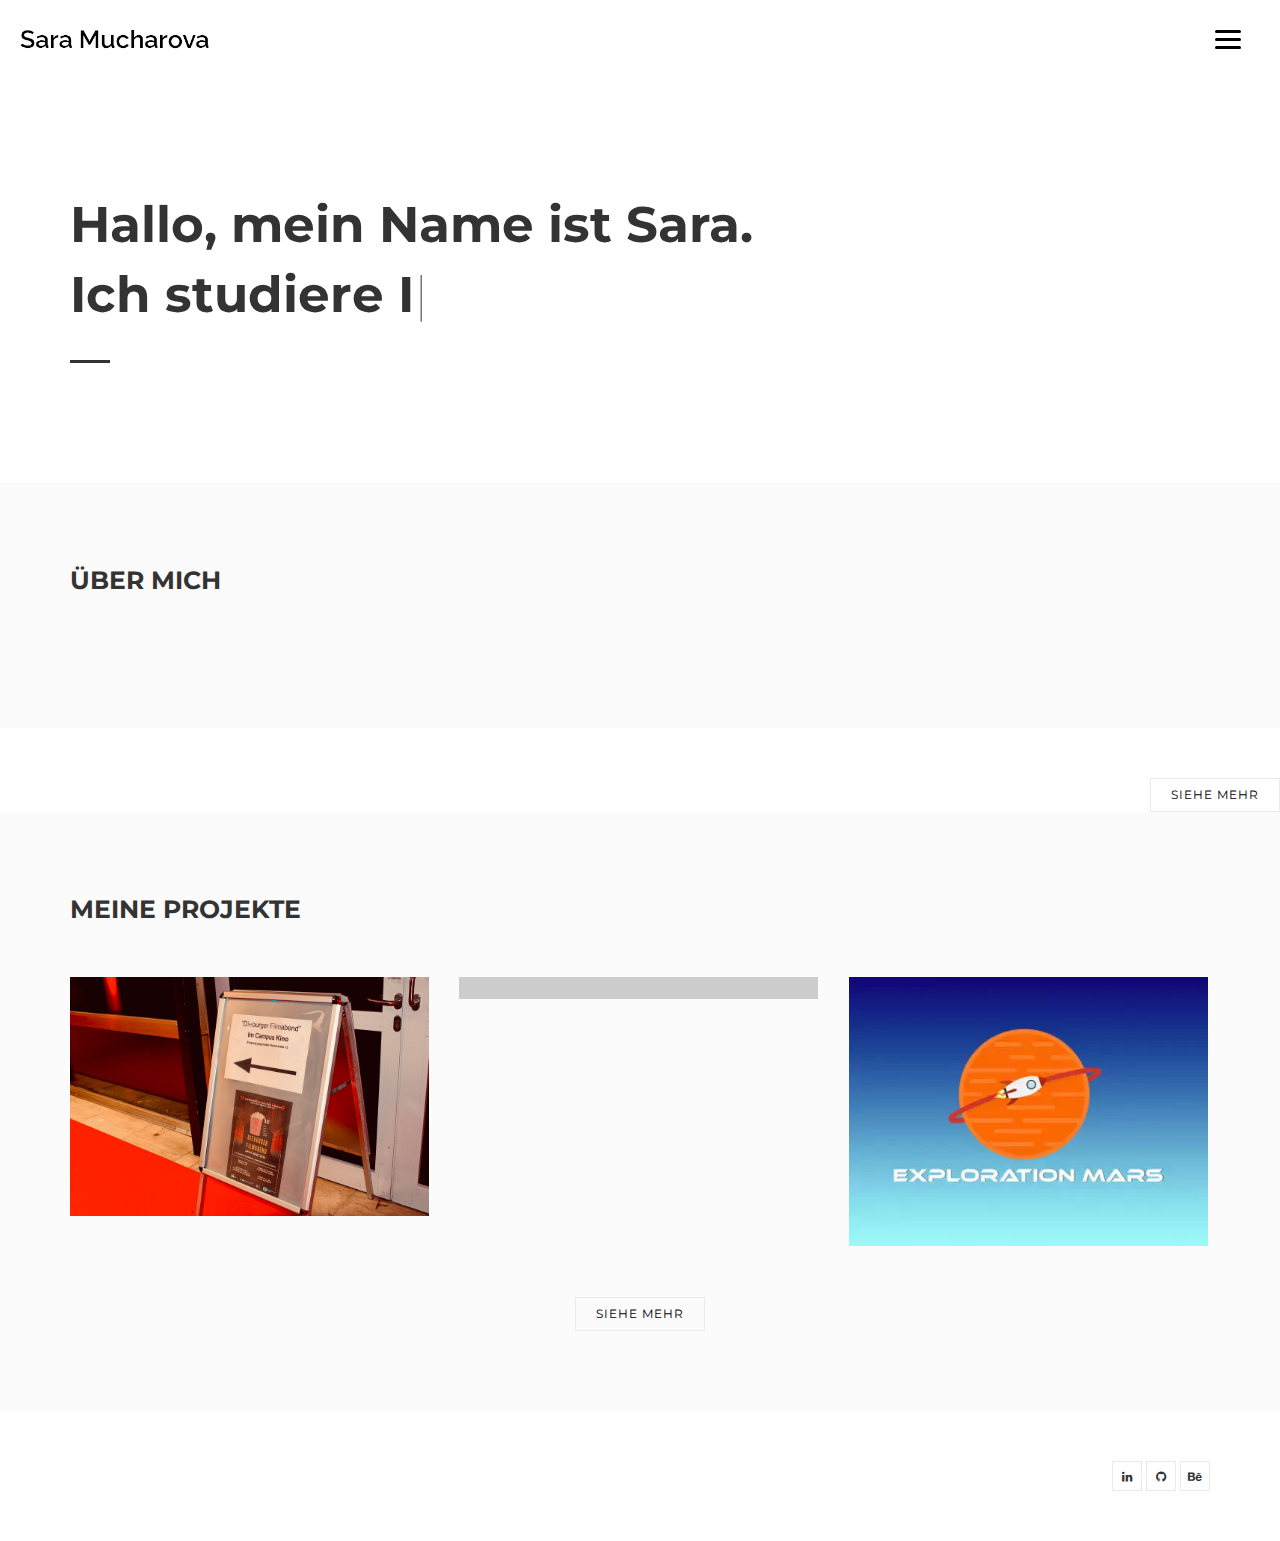
==== commit 00164791: "misc" ====
--- a/index.html
+++ b/index.html
@@ -240,7 +240,7 @@
 				<div class="container">
 					<div class="row">
 						<div class="col-md-6 col-lg-6 ">
-							<p class="footer__coppy">2018 &copy; Copyright <a href="http://awe7.com/">Awe7</a>. All rights Reserved.</p>
+							<p class="footer__coppy"></p>
 						</div>
 						<div class="col-md-6 col-lg-6 ">
 							<div class="footer__social">
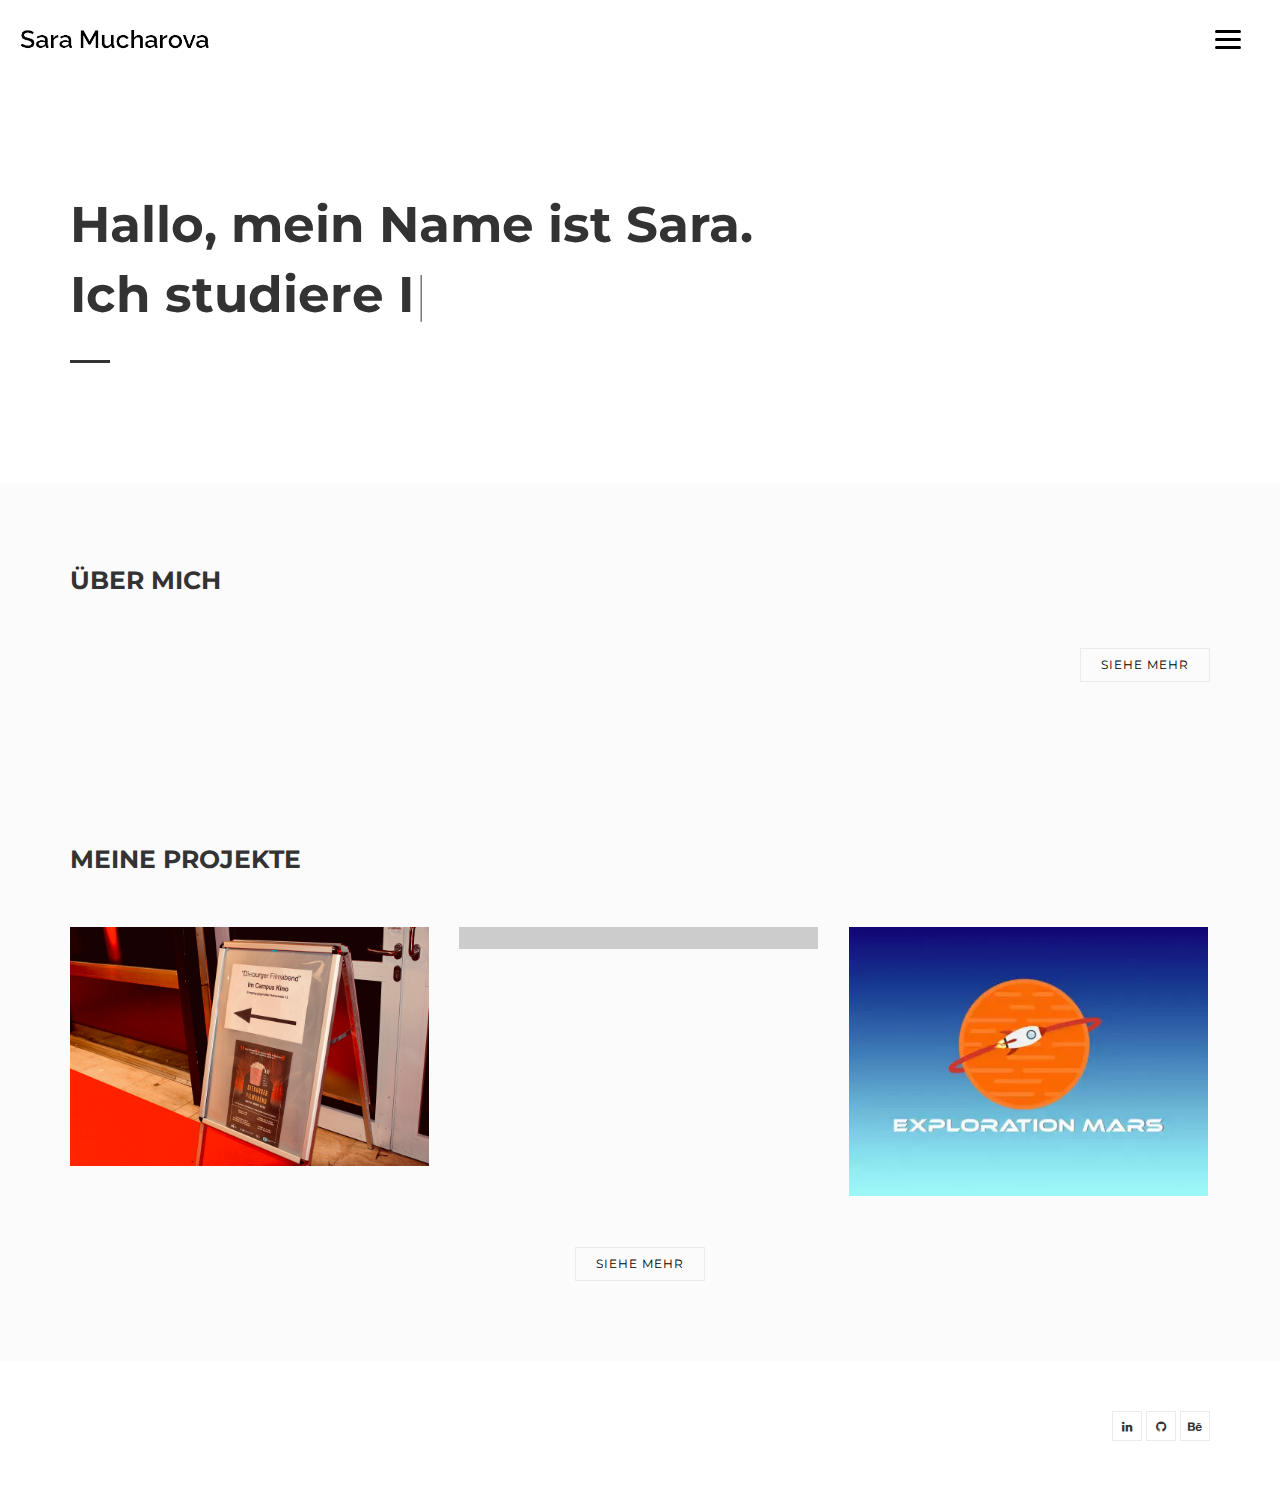
==== commit fdba91b7: "pictures" ====
--- a/index.html
+++ b/index.html
@@ -86,33 +86,20 @@
 							
 							<!-- Section -->
 							<section class="awe-section bg-gray">
-								<div class="container">
-									<div class="row">
-										<div class="col-lg-6 ">
-											
-											<!-- title -->
-											<div class="title">
-												<h2 class="title__title">Über mich</h2>
-											</div><!-- End / title -->
-											
-										</div>
-									</div>
-
-									<div class="grid-item">
-										<div class="grid-item__inner">
-											<div class="grid-item__content-wrapper">
-								
-											</div>
-										</div>
-									</div>
-								</div>
-							</div>
-							<div class="awe-text-right mt-50">
-								<a class="md-btn md-btn--outline-primary" href="about.html">siehe mehr
-								</a>
-							</div>
-						</div>
-					</section>		
+							<div class="container">
+											
+								<!-- title -->
+								<div class="title">
+									<h2 class="title__title">Über mich</h2>
+								</div><!-- End / title -->
+								
+								<div class="awe-text-right mt-50">
+									<a class="md-btn md-btn--outline-primary" href="about.html">siehe mehr
+									</a>
+								</div>
+								
+							</div>
+							</section>		
 							 <!-- End / Section -->
 							
 							<!-- Section -->
--- a/assets/css/main.css
+++ b/assets/css/main.css
@@ -2525,6 +2525,10 @@
     background-color: #fbfbfb;
 }
 
+.bg-coseat {
+    background-image: url('.../assets/img/banner/Banner_CoSeat.png');
+}
+
 /* 25. Margin Padding
 --------------------------------------------------------------------------------*/
 
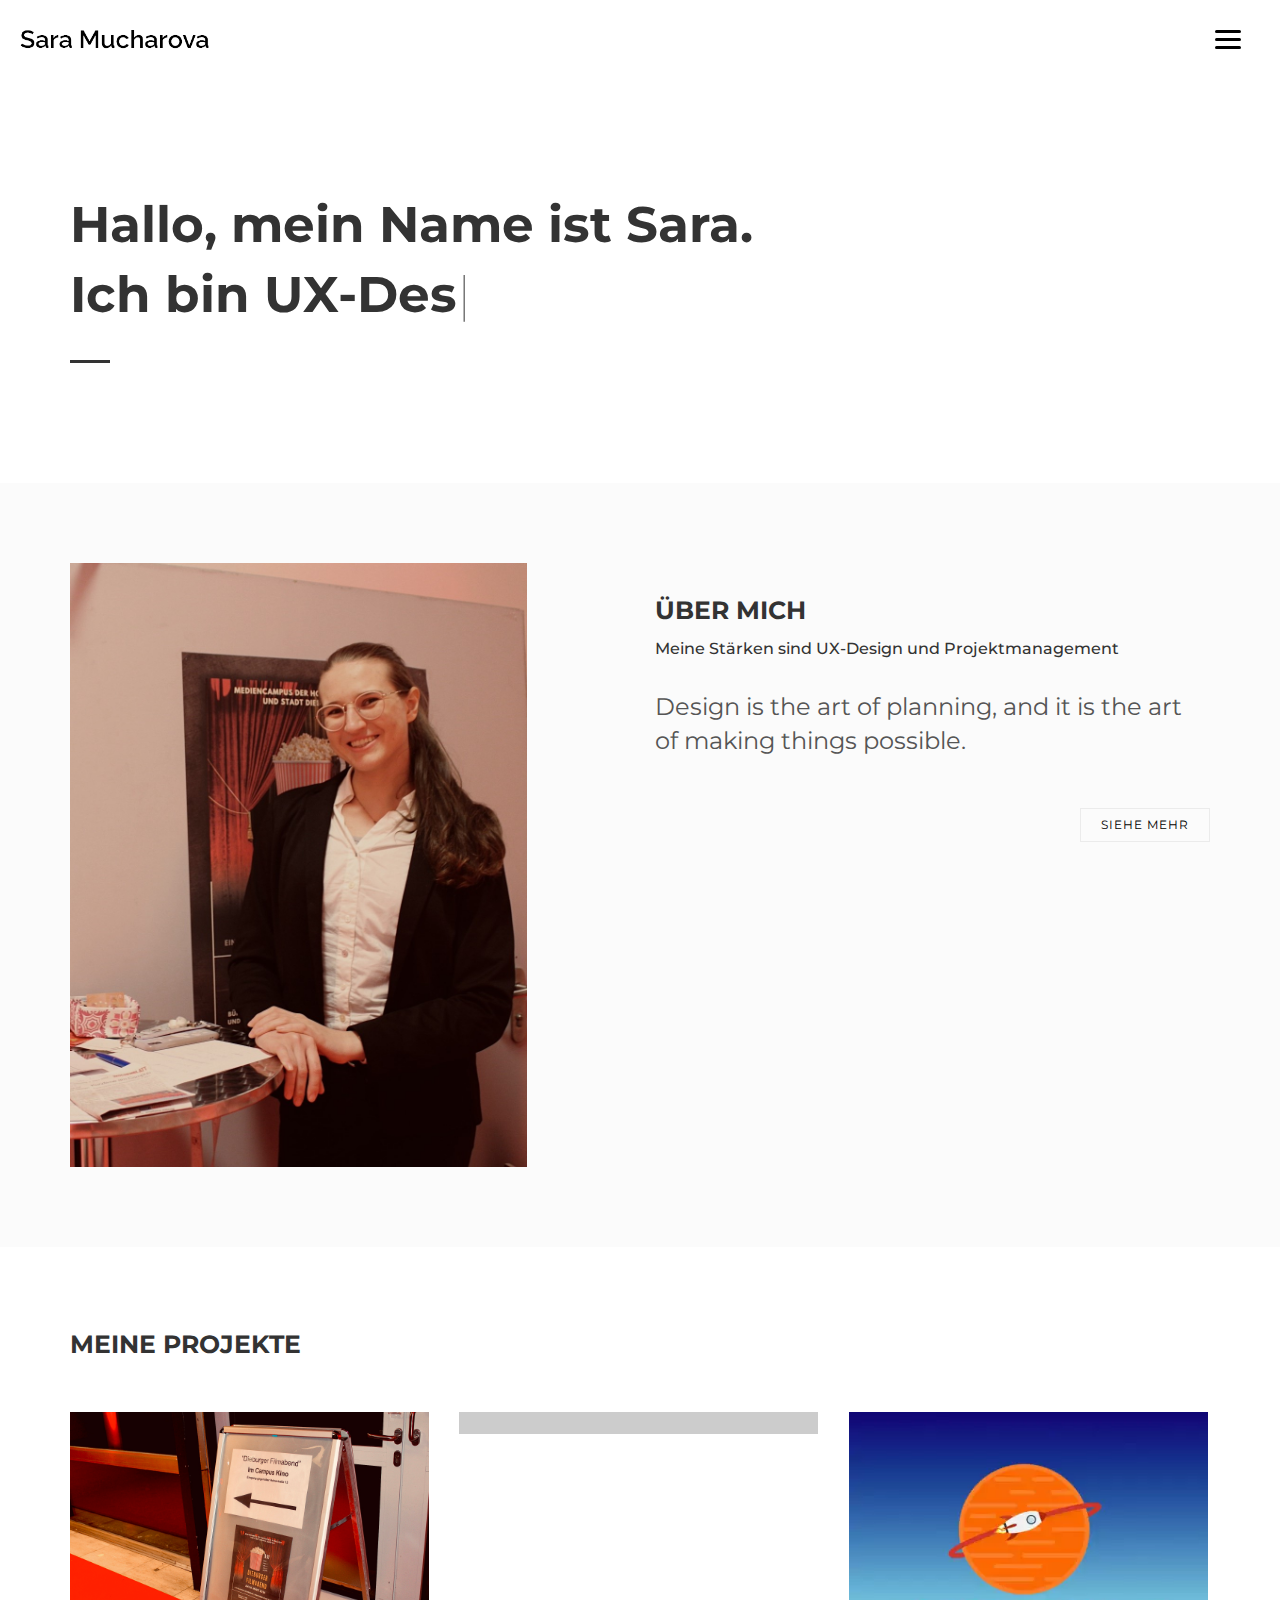
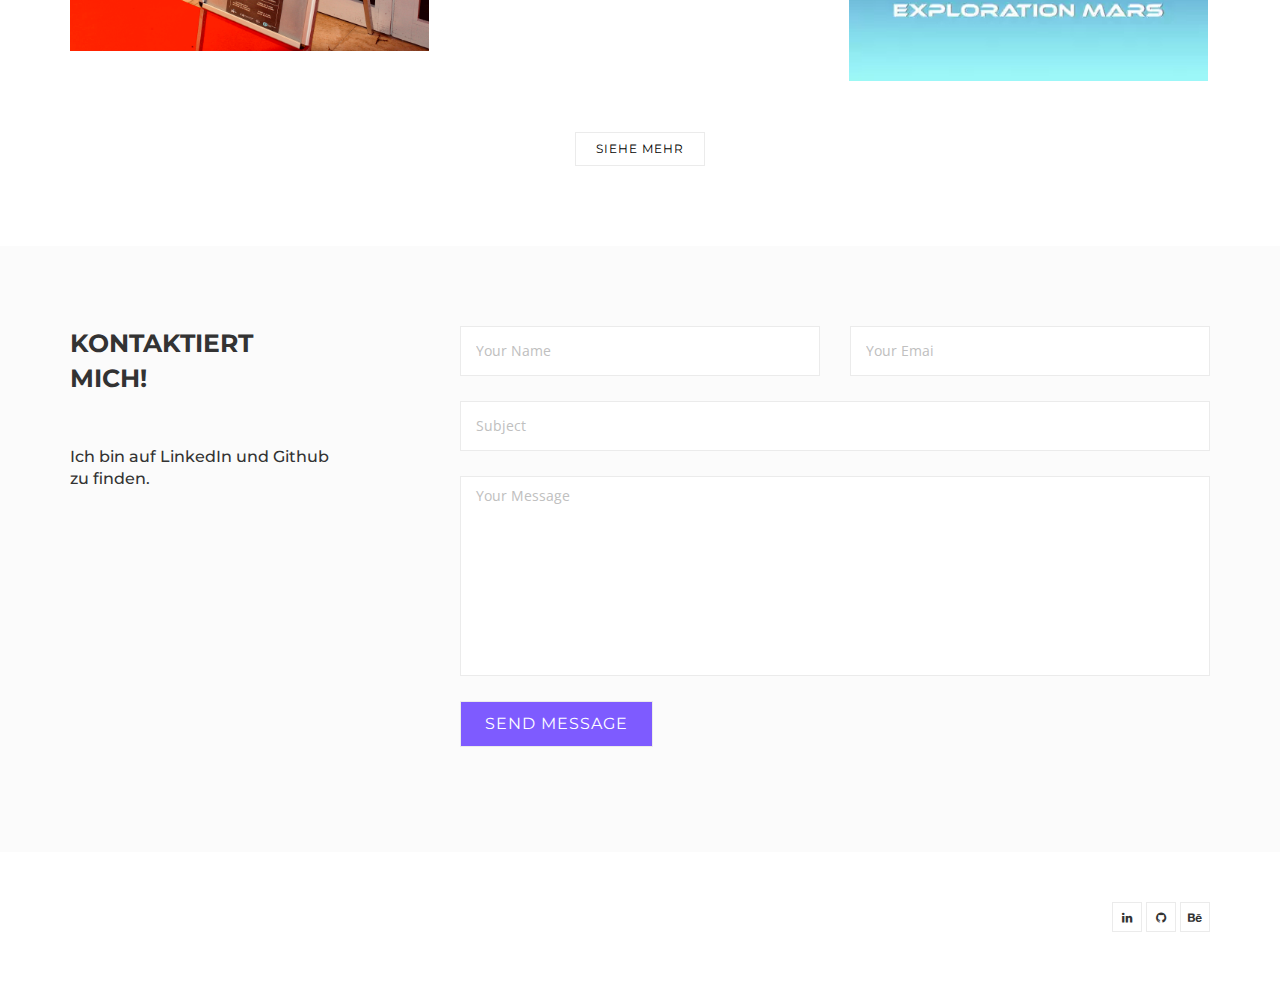
==== commit 8fa17b88: "new sections front page" ====
--- a/index.html
+++ b/index.html
@@ -71,7 +71,7 @@
 										
 										<!-- typing__module -->
 										<div class="typing__module">
-											<div class="typed-strings"><span>studiere Interaktionsdesign</span><span>bin UX-Designerin</span><span>bin ein Bücherwurm 📖</span>
+											<div class="typed-strings"><span>bin UX-Designerin</span><span>studiere Interaktionsdesign</span><span>bin ein Bücherwurm</span>
 											</div><span class="typed"></span>
 										</div><!-- End / typing__module -->
 										
@@ -80,148 +80,204 @@
 									<div class="page-title__divider"></div>
 								</div><!-- End / page-title -->
 								
-								</div>
-						  	</section>
-								<!-- End / Section -->
+							</div>
+							</section>
+							<!-- End / Section -->
 							
 							<!-- Section -->
 							<section class="awe-section bg-gray">
-							<div class="container">
-											
-								<!-- title -->
-								<div class="title">
-									<h2 class="title__title">Über mich</h2>
-								</div><!-- End / title -->
-								
-								<div class="awe-text-right mt-50">
-									<a class="md-btn md-btn--outline-primary" href="about.html">siehe mehr
-									</a>
+								<div class="container">
+									<div class="row">
+										<div class="col-md-6 col-lg-5 "><img src="assets/img/portrait.JPG" alt="">
+									</div>
+									<div class="col-md-6 col-lg-6 col-xs-offset-0 col-sm-offset-0 col-md-offset-0 col-lg-offset-1 ">
+				
+									<!--  -->
+									<div class="mt-30">
+										<h2 class="about__title">Über mich</h2>
+										<p class="about__subtitle">Meine Stärken sind UX-Design und Projektmanagement</p>
+
+										<blockquote cite="https://de.scribd.com/document/172329404/Paula-Scher-interview-2006">
+											Design is the art of planning, and it is the art of making things possible.
+										</blockquote>
+
+										<div class="awe-text-right mt-50">
+											<a class="md-btn md-btn--outline-primary" href="about.html">siehe mehr
+											</a>
+										</div>
+
+									</div><!-- End /  -->
 								</div>
-								
-							</div>
-							</section>		
-							 <!-- End / Section -->
+							</section>
+							<!-- End / Section -->
 							
 							<!-- Section -->
-				<section class="awe-section bg-gray">
-					<div class="container">
-						<div class="row">
-							<div class="col-lg-6 ">
-								
-								<!-- title -->
-								<div class="title">
-									<h2 class="title__title">Meine Projekte</h2>
-								</div><!-- End / title -->
-								
-							</div>
-						</div>
-						<div class="grid-css grid-css--masonry" data-col-lg="3" data-col-md="2" data-col-sm="2" data-col-xs="1" data-gap="30">
-							<div class="grid__inner">
-								<div class="grid-sizer"></div>
-								<div class="grid-item">
-									<div class="grid-item__inner">
-										<div class="grid-item__content-wrapper">
+							<section class="awe-section">
+								<div class="container">
+									<div class="row">
+										<div class="col-lg-6 ">
 											
-											<!-- work -->
-											<div class="work"><a href="dieburgerfilmabend.html">
+											<!-- title -->
+											<div class="title">
+												<h2 class="title__title">Meine Projekte</h2>
+											</div><!-- End / title -->
+											
+										</div>
+									</div>
+									<div class="grid-css grid-css--masonry" data-col-lg="3" data-col-md="2" data-col-sm="2" data-col-xs="1" data-gap="30">
+										<div class="grid__inner">
+											<div class="grid-sizer"></div>
+											<div class="grid-item">
+												<div class="grid-item__inner">
+													<div class="grid-item__content-wrapper">
+														
+														<!-- work -->
+														<div class="work"><a href="dieburgerfilmabend.html">
+																
+																<!-- hoverbox ef-slide-bottom -->
+																<div class="hoverbox ef-slide-bottom light">
+																	
+																	<!-- hb_front -->
+																	<div class="hb_front"><img src="assets/img/preview/dieburger_filmabend.JPG" alt=""/>
+																	</div><!-- End / hb_front -->
+																	
+																	
+																	<!-- hb_back -->
+																	<div class="hb_back">
+																		<h2 class="work__title">Dieburger Filmabend</h2><span class="work__text">Siehe Details</span>
+																	</div><!-- End / hb_back -->
+																	
+																</div><!-- End / hoverbox ef-slide-bottom -->
+																</a>
+														</div><!-- End / work -->
+														
+													</div>
+												</div>
+											</div>
+											<div class="grid-item">
+												<div class="grid-item__inner">
+													<div class="grid-item__content-wrapper">
+														
+														<!-- work -->
+														<div class="work"><a href="textshield.html">
+																
+																<!-- hoverbox ef-move-top -->
+																<div class="hoverbox ef-move-top light">
+																	
+																	<!-- hb_front -->
+																	<div class="hb_front"><img src="assets/img/preview/textshield.jpg" alt=""/>
+																	</div><!-- End / hb_front -->
+																	
+																	
+																	<!-- hb_back -->
+																	<div class="hb_back">
+																		<h2 class="work__title">Text Shield</h2><span class="work__text">Siehe Details</span>
+																	</div><!-- End / hb_back -->
+																	
+																</div><!-- End / hoverbox ef-move-top -->
+																</a>
+														</div><!-- End / work -->
+														
+													</div>
+												</div>
+											</div>
+											<div class="grid-item">
+												<div class="grid-item__inner">
+													<div class="grid-item__content-wrapper">
+														
+														<!-- work -->
+														<div class="work"><a href="explorationmars.html">
+																
+																<!-- hoverbox ef-slide-right -->
+																<div class="hoverbox ef-slide-right light">
+																	
+																	<!-- hb_front -->
+																	<div class="hb_front"><img src="assets/img/preview/SimpleStart-460x345.webp" alt=""/>
+																	</div><!-- End / hb_front -->
+																	
+																	
+																	<!-- hb_back -->
+																	<div class="hb_back">
+																		<h2 class="work__title">Exploration Mars</h2><span class="work__text">Siehe Details</span>
+																	</div><!-- End / hb_back -->
+																	
+																</div><!-- End / hoverbox ef-slide-right -->
+																</a>
+														</div><!-- End / work -->
+														
+													</div>
+												</div>
+											</div>
+											<div class="grid-item">
+												<div class="grid-item__inner">
+													<div class="grid-item__content-wrapper">
+										
+													</div>
+												</div>
+											</div>
+										</div>
+									</div>
+									<div class="awe-text-center mt-50">
+										<a class="md-btn md-btn--outline-primary" href="portfolio.html">siehe mehr
+										</a>
+									</div>
+								</div>
+							</section>
+							<!-- End / Section -->
+				
+							<!-- Section Contact -->
+							<section class="awe-section bg-gray">
+								<div class="container">
+									<div class="row">
+										<div class="col-md-4 col-lg-3 ">
+	
+											<!-- title -->
+											<div class="title">
+												<h2 class="title__title">Kontaktiert mich!</h2>
+											</div><!-- End / title -->
+
+											<p class="about__subtitle">Ich bin auf LinkedIn und Github zu finden.</p>
+
+										</div>
+										<div class="col-md-7 col-lg-8 col-xs-offset-0 col-sm-offset-0 col-md-offset-0 col-lg-offset-1 ">
+											<div class="form-wrapper">
+											
+												<!-- form-item -->
+												<div class="form-item form-item--half">
+													<input class="form-control" type="text" name="input" placeholder="Your name"/>
+												</div><!-- End / form-item -->
+												
+												
+												<!-- form-item -->
+												<div class="form-item form-item--half">
+													<input class="form-control" type="text" name="input" placeholder="Your emai"/>
+												</div><!-- End / form-item -->
+												
+												
+												<!-- form-item -->
+												<div class="form-item">
+													<input class="form-control" type="text" name="input" placeholder="Subject"/>
+												</div><!-- End / form-item -->
+												
+												
+												<!-- form-item -->
+												<div class="form-item">
+													<textarea class="form-control" placeholder="Your message" style="min-height:200px;"></textarea>
+												</div><!-- End / form-item -->
+												
+												
+												<!-- form-item -->
+												<div class="form-item">
+													<a class="md-btn md-btn--primary md-btn--lg " href="#">Send message
+													</a>
 													
-													<!-- hoverbox ef-slide-bottom -->
-													<div class="hoverbox ef-slide-bottom light">
-														
-														<!-- hb_front -->
-														<div class="hb_front"><img src="assets/img/preview/dieburger_filmabend.JPG" alt=""/>
-														</div><!-- End / hb_front -->
-														
-														
-														<!-- hb_back -->
-														<div class="hb_back">
-															<h2 class="work__title">Dieburger Filmabend</h2><span class="work__text">Siehe Details</span>
-														</div><!-- End / hb_back -->
-														
-													</div><!-- End / hoverbox ef-slide-bottom -->
-													</a>
-											</div><!-- End / work -->
-											
+											</div><!-- End / form-item -->
 										</div>
 									</div>
 								</div>
-								<div class="grid-item">
-									<div class="grid-item__inner">
-										<div class="grid-item__content-wrapper">
-											
-											<!-- work -->
-											<div class="work"><a href="textshield.html">
-													
-													<!-- hoverbox ef-move-top -->
-													<div class="hoverbox ef-move-top light">
-														
-														<!-- hb_front -->
-														<div class="hb_front"><img src="assets/img/preview/textshield.jpg" alt=""/>
-														</div><!-- End / hb_front -->
-														
-														
-														<!-- hb_back -->
-														<div class="hb_back">
-															<h2 class="work__title">Text Shield</h2><span class="work__text">Siehe Details</span>
-														</div><!-- End / hb_back -->
-														
-													</div><!-- End / hoverbox ef-move-top -->
-													</a>
-											</div><!-- End / work -->
-											
-										</div>
-									</div>
-								</div>
-								<div class="grid-item">
-									<div class="grid-item__inner">
-										<div class="grid-item__content-wrapper">
-											
-											<!-- work -->
-											<div class="work"><a href="explorationmars.html">
-													
-													<!-- hoverbox ef-slide-right -->
-													<div class="hoverbox ef-slide-right light">
-														
-														<!-- hb_front -->
-														<div class="hb_front"><img src="assets/img/preview/SimpleStart-460x345.webp" alt=""/>
-														</div><!-- End / hb_front -->
-														
-														
-														<!-- hb_back -->
-														<div class="hb_back">
-															<h2 class="work__title">Exploration Mars</h2><span class="work__text">Siehe Details</span>
-														</div><!-- End / hb_back -->
-														
-													</div><!-- End / hoverbox ef-slide-right -->
-													</a>
-											</div><!-- End / work -->
-											
-										</div>
-									</div>
-								</div>
-								<div class="grid-item">
-									<div class="grid-item__inner">
-										<div class="grid-item__content-wrapper">
-							
-										</div>
-									</div>
-								</div>
-							</div>
-						</div>
-						<div class="awe-text-center mt-50">
-							<a class="md-btn md-btn--outline-primary" href="portfolio.html">siehe mehr
-							</a>
-						</div>
-					</div>
-				</section>
-				<!-- End / Section -->
-				
-			</div>
-			<!-- End / Content-->
-							
-						</div>
-						<!-- End / Content-->
-			
+							</section>
+							<!-- End / Section -->		
+					
 			<!-- footer -->
 			<div class="footer">
 				<div class="container">
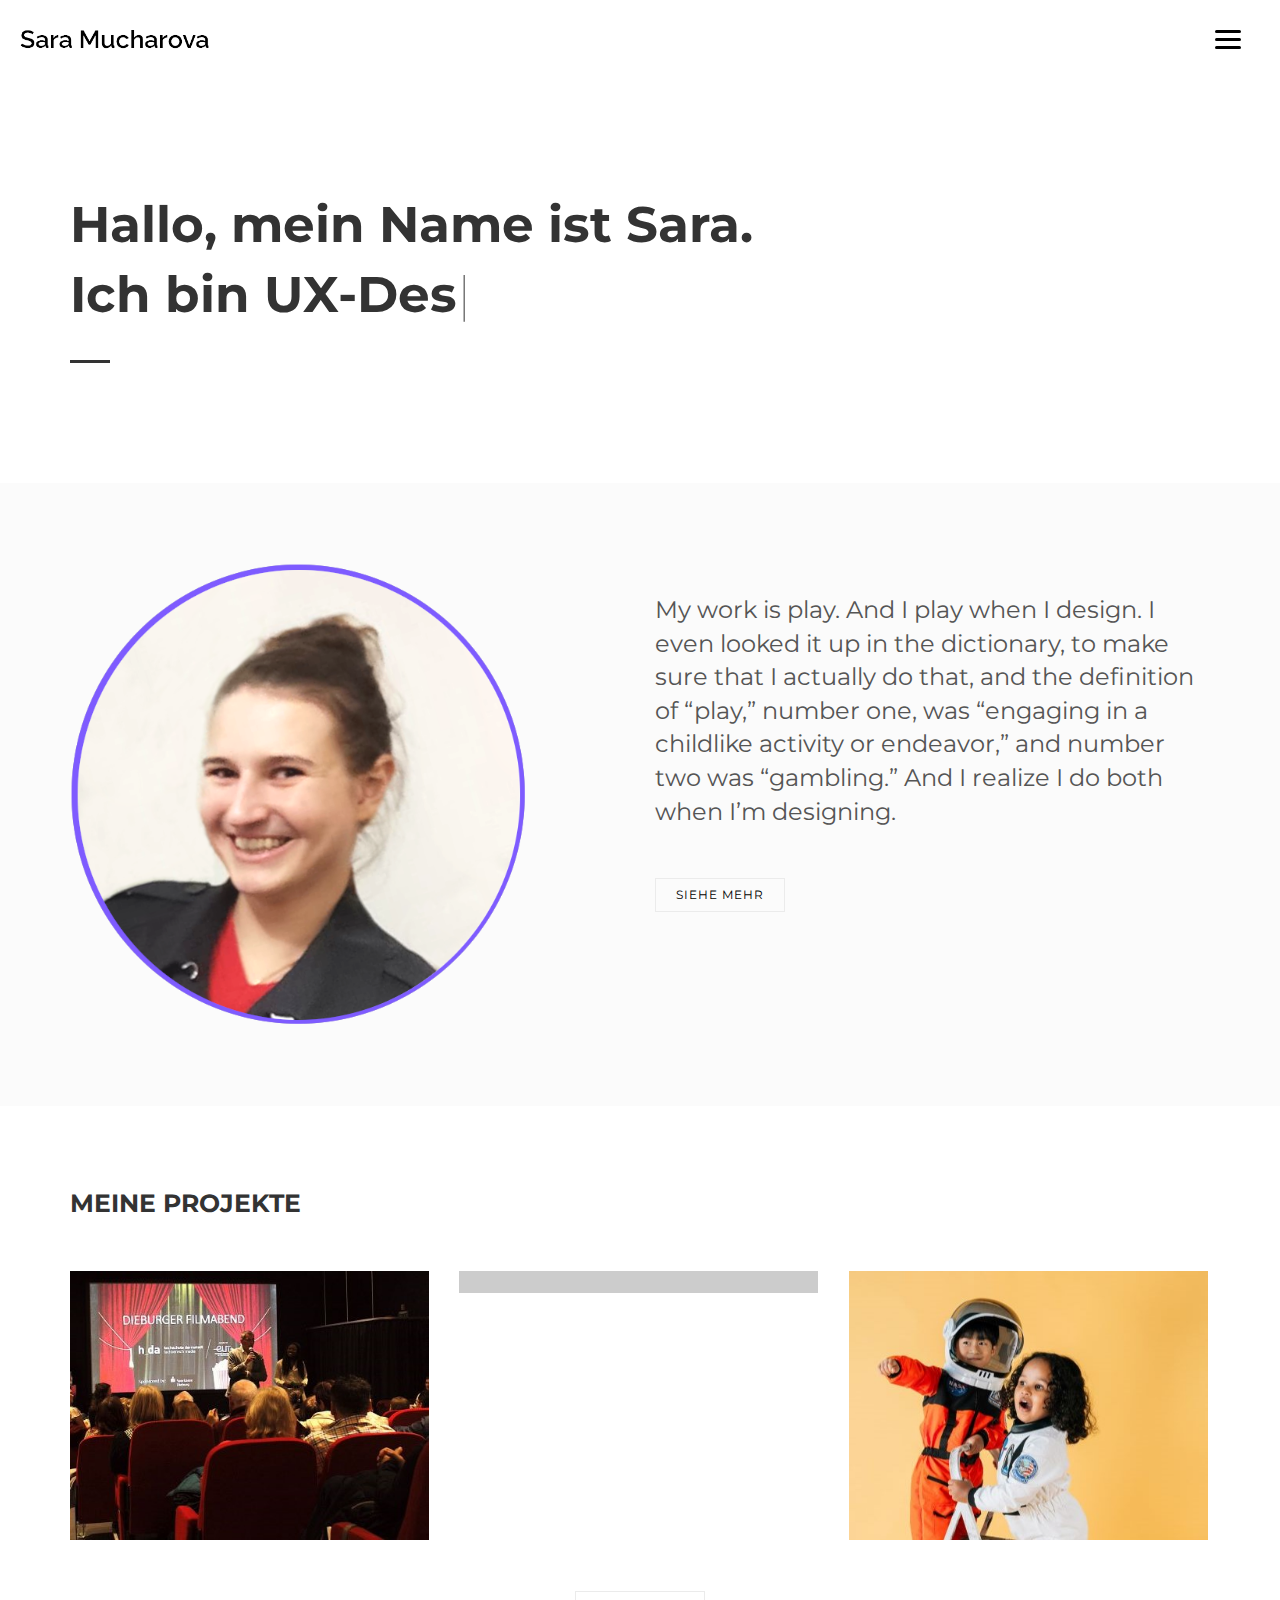
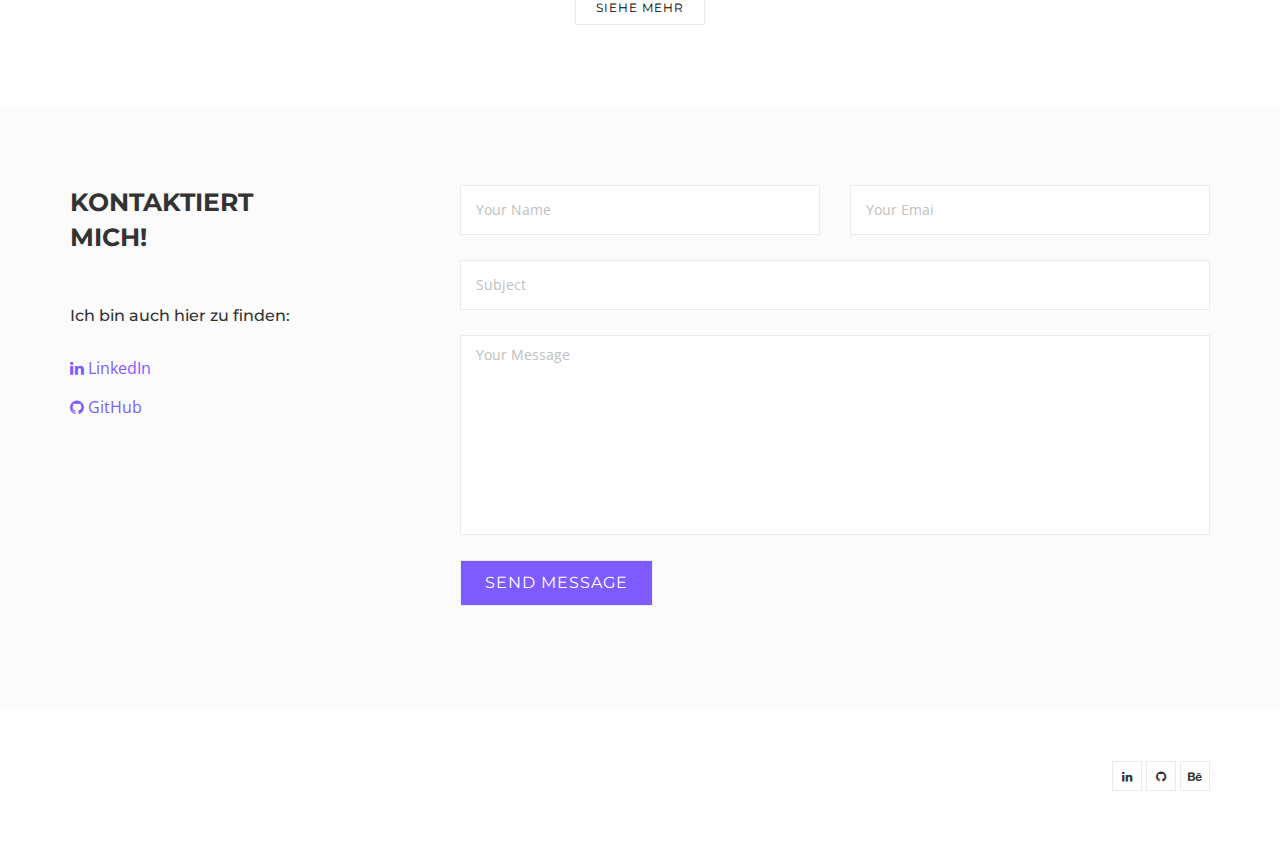
==== commit 457eace2: "project pages update" ====
--- a/index.html
+++ b/index.html
@@ -44,11 +44,11 @@
 							</li>
 							<li><a href="about.html">Über mich</a>
 							</li>
-<!-- 							<li><a href="work.html">Work</a>
- -->							</li>
+							<li><a href="portfolio.html">Portfolio</a>
+							</li>
 <!-- 							<li><a href="blog.html">Blog</a>
  -->							</li>
-							<li><a href="contact.html">Kontakt</a>
+							<li><a href="#contact">Kontakt</a>
 							</li>
 						</ul><!--  -->
 						
@@ -85,31 +85,57 @@
 							<!-- End / Section -->
 							
 							<!-- Section -->
-							<section class="awe-section bg-gray">
+							<!-- <section class="awe-section bg-gray">
 								<div class="container">
 									<div class="row">
-										<div class="col-md-6 col-lg-5 "><img src="assets/img/portrait.JPG" alt="">
-									</div>
-									<div class="col-md-6 col-lg-6 col-xs-offset-0 col-sm-offset-0 col-md-offset-0 col-lg-offset-1 ">
-				
-									<!--  -->
-									<div class="mt-30">
-										<h2 class="about__title">Über mich</h2>
+										<div class="col-md-6 col-lg-5 ">
+											<h2 class="about__title">Über mich</h2>
 										<p class="about__subtitle">Meine Stärken sind UX-Design und Projektmanagement</p>
 
 										<blockquote cite="https://de.scribd.com/document/172329404/Paula-Scher-interview-2006">
 											Design is the art of planning, and it is the art of making things possible.
 										</blockquote>
-
-										<div class="awe-text-right mt-50">
+										<div class="awe-text-left mt-50">
 											<a class="md-btn md-btn--outline-primary" href="about.html">siehe mehr
 											</a>
 										</div>
-
-									</div><!-- End /  -->
+									</div>
+									<div class="col-md-6 col-lg-6 col-xs-offset-0 col-sm-offset-0 col-md-offset-0 col-lg-offset-1 ">
+				
+									
+									<div class="col-md-6 col-lg-5 "><img src="assets/img/portrait-frontpage.png" alt="">
+									</div>
+									
 								</div>
-							</section>
+							</section> -->
 							<!-- End / Section -->
+
+							<!-- Section -->
+				<section class="awe-section bg-gray">
+					<div class="container">
+						<div class="row">
+							<div class="col-md-6 col-lg-5 "><img src="assets/img/portrait-frontpage.png" alt="">
+							</div>
+							<div class="col-md-6 col-lg-6 col-xs-offset-0 col-sm-offset-0 col-md-offset-0 col-lg-offset-1 ">
+								
+								<!--  -->
+								<div class="mt-30">
+<!-- 									<h2 class="about__title">Über mich</h2>
+ -->									<blockquote cite="https://de.scribd.com/document/172329404/Paula-Scher-interview-2006">
+										My work is play. And I play when I design. I even looked it up in the dictionary, to make sure that I actually do that, and the definition of “play,” number one, was “engaging in a childlike activity or endeavor,” and number two was “gambling.” And I realize I do both when I’m designing.									</blockquote>
+								<!-- <p>- Paula Scher </p> -->
+								<div class="awe-text-left mt-50">
+									<a class="md-btn md-btn--outline-primary" href="about.html">Siehe mehr
+									</a>
+								</div>
+
+								</div><!-- End /  -->
+								
+							</div>
+						</div>
+					</div>
+				</section>
+				<!-- End / Section -->
 							
 							<!-- Section -->
 							<section class="awe-section">
@@ -135,7 +161,7 @@
 														<div class="work"><a href="dieburgerfilmabend.html">
 																
 																<!-- hoverbox ef-slide-bottom -->
-																<div class="hoverbox ef-slide-bottom light">
+																<div class="hoverbox ef-move-left light">
 																	
 																	<!-- hb_front -->
 																	<div class="hb_front"><img src="assets/img/preview/dieburger_filmabend.JPG" alt=""/>
@@ -162,7 +188,7 @@
 														<div class="work"><a href="textshield.html">
 																
 																<!-- hoverbox ef-move-top -->
-																<div class="hoverbox ef-move-top light">
+																<div class="hoverbox ef-zoom-in light">
 																	
 																	<!-- hb_front -->
 																	<div class="hb_front"><img src="assets/img/preview/textshield.jpg" alt=""/>
@@ -189,10 +215,10 @@
 														<div class="work"><a href="explorationmars.html">
 																
 																<!-- hoverbox ef-slide-right -->
-																<div class="hoverbox ef-slide-right light">
+																<div class="hoverbox ef-move-right light">
 																	
 																	<!-- hb_front -->
-																	<div class="hb_front"><img src="assets/img/preview/SimpleStart-460x345.webp" alt=""/>
+																	<div class="hb_front"><img src="assets/img/preview/exploration-mars-preview.jpg" alt=""/>
 																	</div><!-- End / hb_front -->
 																	
 																	
@@ -227,7 +253,7 @@
 				
 							<!-- Section Contact -->
 							<section class="awe-section bg-gray">
-								<div class="container">
+								<div class="container" id="contact">
 									<div class="row">
 										<div class="col-md-4 col-lg-3 ">
 	
@@ -236,7 +262,9 @@
 												<h2 class="title__title">Kontaktiert mich!</h2>
 											</div><!-- End / title -->
 
-											<p class="about__subtitle">Ich bin auf LinkedIn und Github zu finden.</p>
+											<p class="about__subtitle">Ich bin auch hier zu finden:</p>
+											<p><a target="_blank" href="https://www.linkedin.com/in/sara-mucharova-93591531a/"><i class="social-icon__icon fa fa-linkedin"></i> LinkedIn</a></p>
+											<p><a target="_blank" href="https://github.com/saramu2022"><i class="social-icon__icon fa fa-github"></i> GitHub</a></p>
 
 										</div>
 										<div class="col-md-7 col-lg-8 col-xs-offset-0 col-sm-offset-0 col-md-offset-0 col-lg-offset-1 ">
